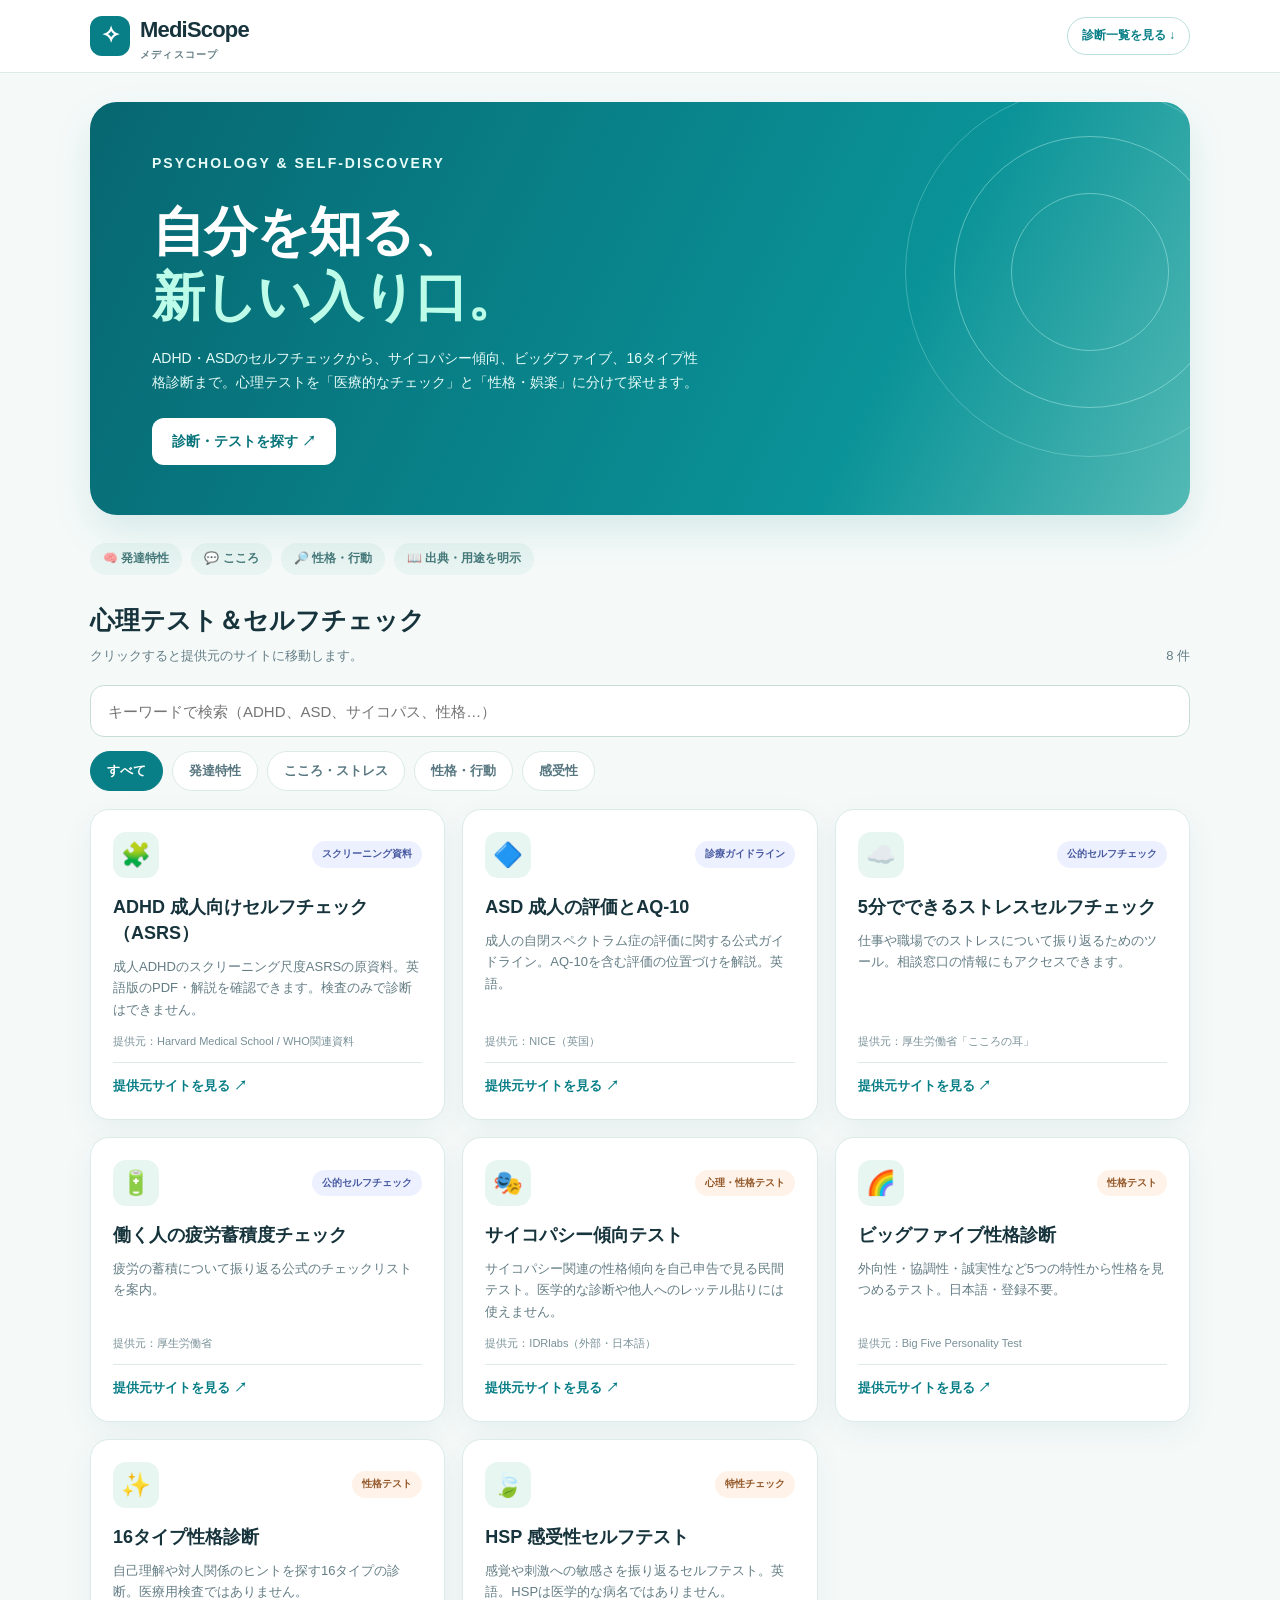
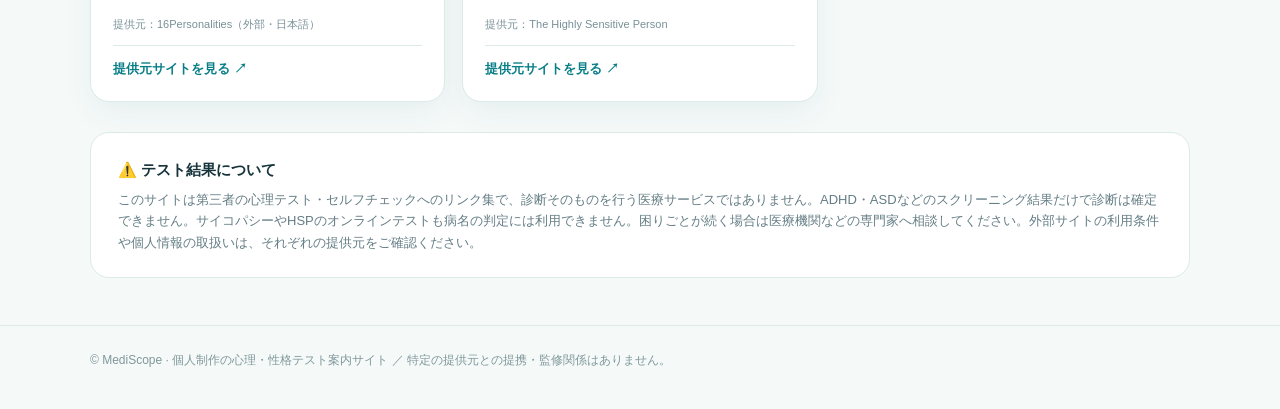
==== index.html @ 8b4dec96 "Replace Chroma Sort with MediScope psychology portal and separate WorkStyle Lab DISC page" ====
<!doctype html>
<html lang="ja">
<head>
<meta charset="utf-8"><meta name="viewport" content="width=device-width,initial-scale=1">
<meta name="theme-color" content="#087e87">
<meta name="description" content="MediScope（メディスコープ）｜ADHD・ASDのセルフチェック、心理テスト、性格診断のリンク集">
<title>MediScope｜心理・性格・セルフチェックのポータル</title>
<style>
:root{--ink:#17343c;--muted:#647d85;--main:#087e87;--bg:#f5faf9;--border:#dcebe8}
*{box-sizing:border-box}html{scroll-behavior:smooth}body{margin:0;background:var(--bg);color:var(--ink);font-family:-apple-system,BlinkMacSystemFont,"Hiragino Sans","Yu Gothic",Meiryo,sans-serif;line-height:1.65}
a{color:inherit}button,input{font:inherit}button{cursor:pointer}button:focus-visible,a:focus-visible,input:focus-visible{outline:3px solid #56bdc2;outline-offset:3px}
.container{max-width:1100px;margin:auto;width:calc(100% - 34px)}
.top{position:sticky;top:0;z-index:10;background:#ffffffed;border-bottom:1px solid var(--border);backdrop-filter:blur(12px)}
.nav{height:72px;display:flex;align-items:center;justify-content:space-between}.brand{display:flex;align-items:center;gap:10px;text-decoration:none;font-size:22px;letter-spacing:-.8px;font-weight:900}
.brand-icon{display:grid;place-items:center;width:40px;height:40px;border-radius:12px;background:var(--main);color:#fff;font-size:23px}
.brand small{display:block;font-size:10px;letter-spacing:1.2px;color:var(--muted);line-height:1.1}.navlink{font-size:12px;color:var(--main);border:1px solid #badfda;border-radius:40px;padding:8px 14px;text-decoration:none;font-weight:900}
.hero{padding:29px 0 28px}.hero-inner{background:linear-gradient(116deg,#076872 2%,#0a9398 71%,#54bab5);color:white;position:relative;overflow:hidden;border-radius:27px;min-height:335px;padding:50px clamp(25px,5vw,62px);display:flex;align-items:center;box-shadow:0 17px 39px #0b7c7c1f}
.hero-text{z-index:1;position:relative;max-width:670px}.eyebrow{font-size:11px;font-weight:900;letter-spacing:2px;color:#c0fff2;margin:0 0 17px}.hero h1{margin:0 0 18px;font-size:clamp(31px,5vw,53px);line-height:1.23;letter-spacing:-1px}.hero h1 span{color:#bdfce9}.hero p{max-width:560px;font-size:14px;color:#e7fcf8;margin:0 0 24px}
.hero-btn{background:white;color:#08757c;border-radius:12px;text-decoration:none;font-size:14px;font-weight:900;padding:12px 20px;display:inline-block}.ring{position:absolute;border:1px solid #cefff6a3;border-radius:50%;width:370px;height:370px;right:-85px;top:-15px;opacity:.4}.ring:before,.ring:after{content:"";border:1px solid #cefff6;border-radius:50%;position:absolute}.ring:before{inset:48px}.ring:after{inset:105px}
.topnote{display:flex;flex-wrap:wrap;gap:9px;margin:0 0 25px}.topnote span{background:#e7f4f1;border-radius:50px;color:#47797b;font-size:12px;font-weight:800;padding:6px 13px}
.section-head{display:flex;justify-content:space-between;gap:12px;align-items:end;margin-bottom:19px}.section-head h2{font-size:25px;margin:0 0 4px}.section-head p,.count{color:var(--muted);font-size:13px;margin:0}.count{white-space:nowrap}
.search{width:100%;border-radius:14px;border:1px solid #c8ddd9;background:white;font-size:15px;color:var(--ink);height:52px;padding:0 17px;margin-bottom:14px}
.tabs{display:flex;gap:9px;overflow-x:auto;padding-bottom:18px;scrollbar-width:thin}.tab{border:1px solid var(--border);border-radius:50px;padding:8px 16px;background:white;color:#587780;white-space:nowrap;font-size:13px;font-weight:900}.tab[aria-pressed=true]{background:var(--main);color:white;border-color:var(--main)}
.cards{display:grid;grid-template-columns:repeat(3,minmax(0,1fr));gap:17px}.card{display:flex;flex-direction:column;min-height:240px;padding:22px;border-radius:19px;background:white;border:1px solid var(--border);box-shadow:0 10px 30px #174a5010}
.toprow{display:flex;align-items:center;justify-content:space-between;gap:5px;margin-bottom:16px}.icon{width:46px;height:46px;display:grid;place-items:center;font-size:24px;background:#e8f6f2;border-radius:13px}.tag{font-size:10px;font-weight:900;color:#40747a;background:#eaf4f3;padding:5px 10px;border-radius:30px}.tag.med{background:#edf0ff;color:#4659a0}.tag.ent{background:#fff2e8;color:#935728}
.card h3{font-size:18px;line-height:1.45;margin:0 0 10px}.card p{font-size:13px;color:var(--muted);margin:0 0 12px;flex:1}.source{font-size:11px;color:#789098;margin-bottom:12px}
.go{padding-top:12px;border-top:1px solid var(--border);display:block;font-size:13px;color:#087e87;font-weight:900;text-decoration:none}.go:hover{text-decoration:underline}
.empty{grid-column:1/-1;background:white;border:1px dashed var(--border);border-radius:16px;padding:40px;text-align:center;color:var(--muted)}
.notice{margin:30px auto 47px;background:white;border-radius:19px;border:1px solid var(--border);padding:24px 27px}.notice strong{font-size:15px}.notice p{font-size:13px;color:var(--muted);margin:5px 0 0}
footer{border-top:1px solid var(--border);padding:25px 0 38px;color:#80979b;font-size:12px}
@media(max-width:840px){.cards{grid-template-columns:repeat(2,minmax(0,1fr))}}
@media(max-width:590px){.nav{height:65px}.brand{font-size:21px}.hero{padding-top:19px}.hero-inner{border-radius:22px;padding:33px 24px;min-height:325px}.hero h1{font-size:32px}.ring{right:-245px}.cards{grid-template-columns:1fr;gap:12px}.card{min-height:204px;padding:19px}.section-head h2{font-size:22px}.notice{padding:21px}}
</style>
</head>
<body>
<header class="top"><nav class="container nav"><a href="#" class="brand"><span class="brand-icon">✧</span><span>MediScope<small>メディスコープ</small></span></a><a class="navlink" href="#library">診断一覧を見る ↓</a></nav></header>
<main>
<section class="hero"><div class="container"><div class="hero-inner"><div class="hero-text"><p class="eyebrow">PSYCHOLOGY &amp; SELF-DISCOVERY</p><h1>自分を知る、<br><span>新しい入り口。</span></h1><p>ADHD・ASDのセルフチェックから、サイコパシー傾向、ビッグファイブ、16タイプ性格診断まで。心理テストを「医療的なチェック」と「性格・娯楽」に分けて探せます。</p><a href="#library" class="hero-btn">診断・テストを探す ↗</a></div><div class="ring" aria-hidden="true"></div></div></div></section>
<div class="container"><div class="topnote"><span>🧠 発達特性</span><span>💬 こころ</span><span>🔎 性格・行動</span><span>📖 出典・用途を明示</span></div>
<section id="library"><div class="section-head"><div><h2>心理テスト＆セルフチェック</h2><p>クリックすると提供元のサイトに移動します。</p></div><span class="count" id="count"></span></div>
<input id="search" class="search" type="search" autocomplete="off" aria-label="テストを検索" placeholder="キーワードで検索（ADHD、ASD、サイコパス、性格…）">
<div class="tabs" id="tabs" aria-label="カテゴリー">
<button class="tab" data-kind="all" aria-pressed="true">すべて</button><button class="tab" data-kind="development" aria-pressed="false">発達特性</button><button class="tab" data-kind="mental" aria-pressed="false">こころ・ストレス</button><button class="tab" data-kind="personality" aria-pressed="false">性格・行動</button><button class="tab" data-kind="sensory" aria-pressed="false">感受性</button>
</div><div id="cards" class="cards" aria-live="polite"></div></section>
<aside class="notice"><strong>⚠️ テスト結果について</strong><p>このサイトは第三者の心理テスト・セルフチェックへのリンク集で、診断そのものを行う医療サービスではありません。ADHD・ASDなどのスクリーニング結果だけで診断は確定できません。サイコパシーやHSPのオンラインテストも病名の判定には利用できません。困りごとが続く場合は医療機関などの専門家へ相談してください。外部サイトの利用条件や個人情報の取扱いは、それぞれの提供元をご確認ください。</p></aside>
</div>
</main><footer><div class="container">© MediScope · 個人制作の心理・性格テスト案内サイト ／ 特定の提供元との提携・監修関係はありません。</div></footer>
<script>
"use strict";
const tests=[
{title:"ADHD 成人向けセルフチェック（ASRS）",kind:"development",icon:"🧩",label:"スクリーニング資料",level:"med",source:"Harvard Medical School / WHO関連資料",desc:"成人ADHDのスクリーニング尺度ASRSの原資料。英語版のPDF・解説を確認できます。検査のみで診断はできません。",url:"https://www.hcp.med.harvard.edu/ncs/asrs.php",words:"注意欠如 多動 集中 成人"},
{title:"ASD 成人の評価とAQ-10",kind:"development",icon:"🔷",label:"診療ガイドライン",level:"med",source:"NICE（英国）",desc:"成人の自閉スペクトラム症の評価に関する公式ガイドライン。AQ-10を含む評価の位置づけを解説。英語。",url:"https://www.nice.org.uk/guidance/cg142/chapter/Recommendations",words:"自閉症 自閉スペクトラム 発達障害"},
{title:"5分でできるストレスセルフチェック",kind:"mental",icon:"☁️",label:"公的セルフチェック",level:"med",source:"厚生労働省「こころの耳」",desc:"仕事や職場でのストレスについて振り返るためのツール。相談窓口の情報にもアクセスできます。",url:"https://kokoro.mhlw.go.jp/",words:"仕事 ストレス 心の健康 メンタル"},
{title:"働く人の疲労蓄積度チェック",kind:"mental",icon:"🔋",label:"公的セルフチェック",level:"med",source:"厚生労働省",desc:"疲労の蓄積について振り返る公式のチェックリストを案内。",url:"https://www.mhlw.go.jp/stf/newpage_70718.html",words:"過労 働きすぎ 疲れ"},
{title:"サイコパシー傾向テスト",kind:"personality",icon:"🎭",label:"心理・性格テスト",level:"ent",source:"IDRlabs（外部・日本語）",desc:"サイコパシー関連の性格傾向を自己申告で見る民間テスト。医学的な診断や他人へのレッテル貼りには使えません。",url:"https://www.idrlabs.com/jp/psychopathy-spectrum/test.php",words:"サイコパス 精神病質"},
{title:"ビッグファイブ性格診断",kind:"personality",icon:"🌈",label:"性格テスト",level:"ent",source:"Big Five Personality Test",desc:"外向性・協調性・誠実性など5つの特性から性格を見つめるテスト。日本語・登録不要。",url:"https://bigfive-test.com/ja",words:"Big5 五因子 性格 特徴"},
{title:"16タイプ性格診断",kind:"personality",icon:"✨",label:"性格テスト",level:"ent",source:"16Personalities（外部・日本語）",desc:"自己理解や対人関係のヒントを探す16タイプの診断。医療用検査ではありません。",url:"https://www.16personalities.com/ja/",words:"MBTI風 16personalities 性格タイプ"},
{title:"HSP 感受性セルフテスト",kind:"sensory",icon:"🍃",label:"特性チェック",level:"ent",source:"The Highly Sensitive Person",desc:"感覚や刺激への敏感さを振り返るセルフテスト。英語。HSPは医学的な病名ではありません。",url:"https://hsperson.com/test/highly-sensitive-test/",words:"繊細 敏感 感受性"}
];
const labels={development:"発達特性",mental:"こころ・ストレス",personality:"性格・行動",sensory:"感受性"};
const cards=document.getElementById("cards"),count=document.getElementById("count"),search=document.getElementById("search");
let selected="all";
function render(){
const q=search.value.trim().toLocaleLowerCase();
const shown=tests.filter(x=>(selected==="all"||x.kind===selected)&&[x.title,x.desc,x.source,x.words,labels[x.kind]].join(" ").toLocaleLowerCase().includes(q));
count.textContent=shown.length+" 件";
cards.replaceChildren();
if(!shown.length){const el=document.createElement("div");el.className="empty";el.textContent="該当するテストがありません。キーワードを変えてお試しください。";cards.append(el);return}
for(const x of shown){
const card=document.createElement("article");card.className="card";
const top=document.createElement("div");top.className="toprow";
const icon=document.createElement("span");icon.className="icon";icon.textContent=x.icon;
const tag=document.createElement("span");tag.className="tag "+x.level;tag.textContent=x.label;top.append(icon,tag);
const h=document.createElement("h3");h.textContent=x.title;
const p=document.createElement("p");p.textContent=x.desc;
const source=document.createElement("div");source.className="source";source.textContent="提供元："+x.source;
const a=document.createElement("a");a.className="go";a.href=x.url;a.target="_blank";a.rel="noopener noreferrer";a.textContent="提供元サイトを見る ↗";
card.append(top,h,p,source,a);cards.append(card)
}
}
search.addEventListener("input",render);
document.querySelectorAll(".tab").forEach(btn=>btn.addEventListener("click",()=>{selected=btn.dataset.kind;document.querySelectorAll(".tab").forEach(b=>b.setAttribute("aria-pressed",String(b===btn)));render()}));
render();
</script>
</body></html>
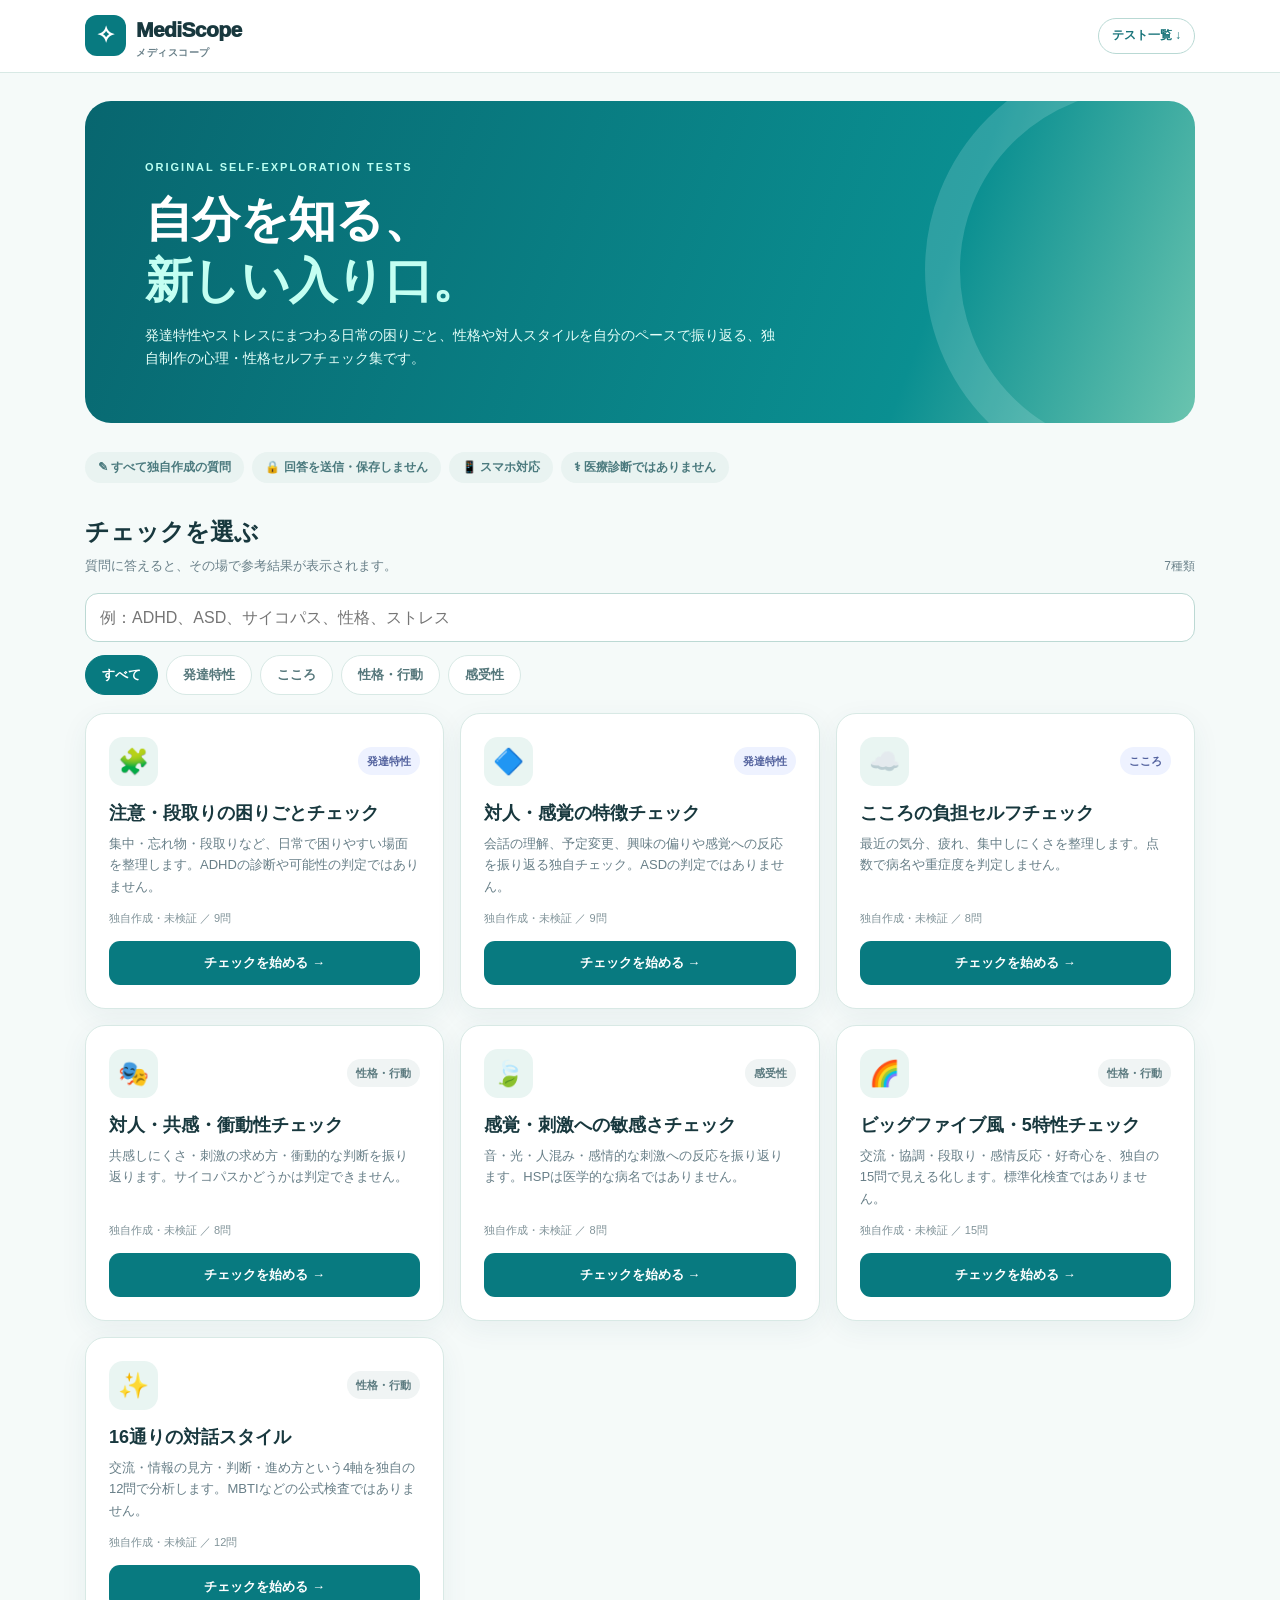
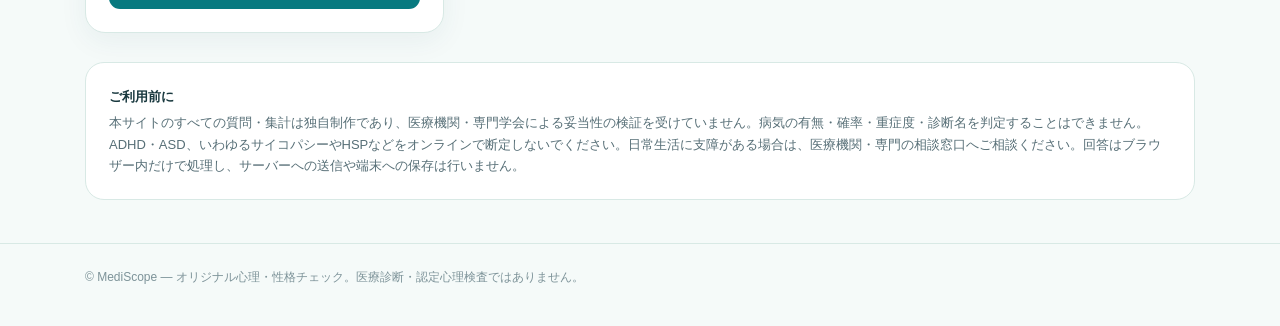
==== commit 418f0fce: "Use seven original interactive psychology self-checks; keep DISC in business repo" ====
--- a/index.html
+++ b/index.html
@@ -2,84 +2,80 @@
 <html lang="ja">
 <head>
 <meta charset="utf-8"><meta name="viewport" content="width=device-width,initial-scale=1">
-<meta name="theme-color" content="#087e87">
-<meta name="description" content="MediScope（メディスコープ）｜ADHD・ASDのセルフチェック、心理テスト、性格診断のリンク集">
-<title>MediScope｜心理・性格・セルフチェックのポータル</title>
+<meta name="theme-color" content="#086f76">
+<meta name="description" content="MediScope（メディスコープ）：独自の心理・性格セルフチェック。ADHD・ASDに関する困りごと、対人傾向、HSP、ストレス、ビッグファイブ、16タイプ風スタイル分析。">
+<title>MediScope｜オリジナル心理・性格セルフチェック</title>
 <style>
-:root{--ink:#17343c;--muted:#647d85;--main:#087e87;--bg:#f5faf9;--border:#dcebe8}
-*{box-sizing:border-box}html{scroll-behavior:smooth}body{margin:0;background:var(--bg);color:var(--ink);font-family:-apple-system,BlinkMacSystemFont,"Hiragino Sans","Yu Gothic",Meiryo,sans-serif;line-height:1.65}
-a{color:inherit}button,input{font:inherit}button{cursor:pointer}button:focus-visible,a:focus-visible,input:focus-visible{outline:3px solid #56bdc2;outline-offset:3px}
-.container{max-width:1100px;margin:auto;width:calc(100% - 34px)}
-.top{position:sticky;top:0;z-index:10;background:#ffffffed;border-bottom:1px solid var(--border);backdrop-filter:blur(12px)}
-.nav{height:72px;display:flex;align-items:center;justify-content:space-between}.brand{display:flex;align-items:center;gap:10px;text-decoration:none;font-size:22px;letter-spacing:-.8px;font-weight:900}
-.brand-icon{display:grid;place-items:center;width:40px;height:40px;border-radius:12px;background:var(--main);color:#fff;font-size:23px}
-.brand small{display:block;font-size:10px;letter-spacing:1.2px;color:var(--muted);line-height:1.1}.navlink{font-size:12px;color:var(--main);border:1px solid #badfda;border-radius:40px;padding:8px 14px;text-decoration:none;font-weight:900}
-.hero{padding:29px 0 28px}.hero-inner{background:linear-gradient(116deg,#076872 2%,#0a9398 71%,#54bab5);color:white;position:relative;overflow:hidden;border-radius:27px;min-height:335px;padding:50px clamp(25px,5vw,62px);display:flex;align-items:center;box-shadow:0 17px 39px #0b7c7c1f}
-.hero-text{z-index:1;position:relative;max-width:670px}.eyebrow{font-size:11px;font-weight:900;letter-spacing:2px;color:#c0fff2;margin:0 0 17px}.hero h1{margin:0 0 18px;font-size:clamp(31px,5vw,53px);line-height:1.23;letter-spacing:-1px}.hero h1 span{color:#bdfce9}.hero p{max-width:560px;font-size:14px;color:#e7fcf8;margin:0 0 24px}
-.hero-btn{background:white;color:#08757c;border-radius:12px;text-decoration:none;font-size:14px;font-weight:900;padding:12px 20px;display:inline-block}.ring{position:absolute;border:1px solid #cefff6a3;border-radius:50%;width:370px;height:370px;right:-85px;top:-15px;opacity:.4}.ring:before,.ring:after{content:"";border:1px solid #cefff6;border-radius:50%;position:absolute}.ring:before{inset:48px}.ring:after{inset:105px}
-.topnote{display:flex;flex-wrap:wrap;gap:9px;margin:0 0 25px}.topnote span{background:#e7f4f1;border-radius:50px;color:#47797b;font-size:12px;font-weight:800;padding:6px 13px}
-.section-head{display:flex;justify-content:space-between;gap:12px;align-items:end;margin-bottom:19px}.section-head h2{font-size:25px;margin:0 0 4px}.section-head p,.count{color:var(--muted);font-size:13px;margin:0}.count{white-space:nowrap}
-.search{width:100%;border-radius:14px;border:1px solid #c8ddd9;background:white;font-size:15px;color:var(--ink);height:52px;padding:0 17px;margin-bottom:14px}
-.tabs{display:flex;gap:9px;overflow-x:auto;padding-bottom:18px;scrollbar-width:thin}.tab{border:1px solid var(--border);border-radius:50px;padding:8px 16px;background:white;color:#587780;white-space:nowrap;font-size:13px;font-weight:900}.tab[aria-pressed=true]{background:var(--main);color:white;border-color:var(--main)}
-.cards{display:grid;grid-template-columns:repeat(3,minmax(0,1fr));gap:17px}.card{display:flex;flex-direction:column;min-height:240px;padding:22px;border-radius:19px;background:white;border:1px solid var(--border);box-shadow:0 10px 30px #174a5010}
-.toprow{display:flex;align-items:center;justify-content:space-between;gap:5px;margin-bottom:16px}.icon{width:46px;height:46px;display:grid;place-items:center;font-size:24px;background:#e8f6f2;border-radius:13px}.tag{font-size:10px;font-weight:900;color:#40747a;background:#eaf4f3;padding:5px 10px;border-radius:30px}.tag.med{background:#edf0ff;color:#4659a0}.tag.ent{background:#fff2e8;color:#935728}
-.card h3{font-size:18px;line-height:1.45;margin:0 0 10px}.card p{font-size:13px;color:var(--muted);margin:0 0 12px;flex:1}.source{font-size:11px;color:#789098;margin-bottom:12px}
-.go{padding-top:12px;border-top:1px solid var(--border);display:block;font-size:13px;color:#087e87;font-weight:900;text-decoration:none}.go:hover{text-decoration:underline}
-.empty{grid-column:1/-1;background:white;border:1px dashed var(--border);border-radius:16px;padding:40px;text-align:center;color:var(--muted)}
-.notice{margin:30px auto 47px;background:white;border-radius:19px;border:1px solid var(--border);padding:24px 27px}.notice strong{font-size:15px}.notice p{font-size:13px;color:var(--muted);margin:5px 0 0}
-footer{border-top:1px solid var(--border);padding:25px 0 38px;color:#80979b;font-size:12px}
-@media(max-width:840px){.cards{grid-template-columns:repeat(2,minmax(0,1fr))}}
-@media(max-width:590px){.nav{height:65px}.brand{font-size:21px}.hero{padding-top:19px}.hero-inner{border-radius:22px;padding:33px 24px;min-height:325px}.hero h1{font-size:32px}.ring{right:-245px}.cards{grid-template-columns:1fr;gap:12px}.card{min-height:204px;padding:19px}.section-head h2{font-size:22px}.notice{padding:21px}}
+:root{--ink:#18383e;--muted:#687f88;--a:#087a80;--line:#d8e9e5;--bg:#f5faf9;--soft:#e8f6f3;--paper:#fff}
+*{box-sizing:border-box}html{scroll-behavior:smooth}body{margin:0;background:var(--bg);font:16px/1.65 -apple-system,BlinkMacSystemFont,"Hiragino Kaku Gothic ProN",Meiryo,sans-serif;color:var(--ink)}button,input{font:inherit}button{cursor:pointer}button:focus-visible,a:focus-visible,input:focus-visible{outline:3px solid #72c8c0;outline-offset:3px}[hidden]{display:none!important}a{color:inherit}
+.wrap{width:calc(100% - 32px);max-width:1110px;margin:auto}
+header{position:sticky;top:0;background:#ffffffef;z-index:10;backdrop-filter:blur(10px);border-bottom:1px solid var(--line)}
+.nav{height:72px;display:flex;align-items:center;justify-content:space-between;gap:10px}
+.brand{display:flex;align-items:center;gap:10px;text-decoration:none;font-size:21px;font-weight:950;letter-spacing:-.6px}.brand i{display:grid;place-items:center;background:var(--a);color:#fff;border-radius:12px;width:41px;height:41px;font-size:23px;font-style:normal}.brand small{display:block;font-size:10px;line-height:1.2;color:var(--muted);letter-spacing:.5px}
+.nav a:last-child{border:1px solid #b9d9d4;padding:7px 13px;border-radius:50px;color:#18747a;font-size:12px;text-decoration:none;font-weight:800}
+.hero{padding:28px 0 17px}.hero-in{background:linear-gradient(110deg,#08666f,#0a8f91 75%,#6ac4af);color:white;border-radius:26px;padding:52px clamp(25px,5vw,60px);min-height:305px;position:relative;overflow:hidden}
+.hero-in:after{content:"";position:absolute;width:360px;height:360px;border:35px solid #eafffa29;border-radius:50%;right:-160px;top:-46px}
+.hero h1{position:relative;z-index:1;font-size:clamp(30px,4.6vw,48px);line-height:1.26;letter-spacing:-.7px;margin:11px 0 13px}.hero h1 em{font-style:normal;color:#c4fff2}
+.hero p{position:relative;z-index:1;max-width:640px;font-size:14px;color:#e5fff9;margin:0}
+.hero .overline{color:#bbfff2;font-size:11px;letter-spacing:2px;font-weight:900}
+.pills{display:flex;gap:8px;flex-wrap:wrap;margin:12px 0 29px}.pills span{background:#e9f3f1;color:#4b7a7e;padding:6px 13px;border-radius:30px;font-weight:800;font-size:12px}
+.headline{display:flex;align-items:end;justify-content:space-between;gap:8px;margin-bottom:17px}.headline h2{font-size:24px;margin:0}.headline p{margin:3px 0 0;color:var(--muted);font-size:13px}.count{font-size:12px;color:var(--muted);white-space:nowrap}
+.search{width:100%;height:49px;border-radius:13px;background:#fff;border:1px solid #bcd9d4;padding:0 14px;margin:0 0 13px}
+.filters{display:flex;gap:8px;overflow:auto;scrollbar-width:thin;padding:0 0 18px}
+.filter{white-space:nowrap;background:#fff;border:1px solid var(--line);color:#55777b;font-size:13px;font-weight:800;border-radius:50px;padding:8px 16px}
+.filter[aria-pressed=true]{background:var(--a);color:#fff;border-color:var(--a)}
+.cards{display:grid;grid-template-columns:repeat(3,minmax(0,1fr));gap:16px}.card{background:#fff;border:1px solid var(--line);border-radius:20px;padding:23px;display:flex;flex-direction:column;min-height:238px;box-shadow:0 8px 28px #19545b10}
+.card .toprow{display:flex;align-items:center;justify-content:space-between;margin-bottom:14px}.card .emoji{background:#e9f5f2;border-radius:14px;width:49px;height:49px;display:grid;place-items:center;font-size:25px}
+.badge{font-size:11px;background:#f0f4f4;color:#5b7a7f;border-radius:30px;padding:5px 9px;font-weight:800}.badge.med{background:#eef2ff;color:#53629e}
+.card h3{font-size:18px;line-height:1.45;margin:0 0 7px}.card p{font-size:13px;color:var(--muted);margin:0 0 12px;flex:1}
+.card .meta{font-size:11px;color:#809399;margin-bottom:14px}.card .start{background:var(--a);color:#fff;border:0;border-radius:11px;font-size:13px;font-weight:900;padding:11px;width:100%;text-align:center}
+.quiz{background:#fff;border:1px solid var(--line);border-radius:23px;padding:30px;margin:24px auto 0;box-shadow:0 14px 30px #1b4c5613}
+.back{border:0;background:var(--soft);color:var(--a);padding:8px 15px;border-radius:10px;font-size:13px;font-weight:850;margin-bottom:18px}
+.quiz h2{font-size:25px;margin:0 0 9px}.quiz .explain{font-size:13px;color:var(--muted);margin:0 0 13px}
+.notice-inline{background:#edf6f4;border-left:4px solid #36a5a3;padding:13px 15px;border-radius:10px;font-size:12px;color:#45646b;margin:15px 0 18px}
+.progress-line{display:flex;justify-content:space-between;font-size:12px;color:var(--muted);margin:14px 0 7px}.track{height:9px;background:#e7f0ef;border-radius:20px;overflow:hidden}.track>i{display:block;background:#13a19c;width:0;height:100%;transition:width .2s}
+.question{padding:18px 0;border-bottom:1px solid var(--line);border-left:0;border-top:0;border-right:0;margin:0;min-width:0}
+.question legend{font-size:14px;font-weight:850;line-height:1.6;margin-bottom:13px;padding:0;width:100%}
+.choices{display:flex;flex-wrap:wrap;gap:7px}.choice{display:flex;align-items:center;gap:5px;border:1px solid #dae5e6;border-radius:30px;padding:7px 10px;font-size:12px;cursor:pointer;color:#52666d}
+.choice:has(input:checked){background:#e1f7f0;border-color:#49aaa6;color:#056c70;font-weight:900}.choice input{accent-color:#088489;margin:0}
+.actions{display:flex;flex-wrap:wrap;gap:10px;margin-top:22px}.primary{background:var(--a);border:0;border-radius:11px;padding:12px 22px;color:#fff;font-weight:900}.secondary{background:#e8f4f1;border:0;border-radius:11px;padding:12px 19px;color:#11757c;font-weight:850}.error{color:#af3e43;font-size:13px;font-weight:700}
+.result{background:#f3faf7;border:1px solid #d2e9df;border-radius:17px;margin:25px 0 0;padding:23px}.result h3{font-size:22px;margin:0 0 12px}.result p{color:#45666d;font-size:13px}
+.axis{display:grid;grid-template-columns:145px 1fr 42px;gap:12px;align-items:center;margin:15px 0;font-size:12px}.bar{height:11px;border-radius:30px;background:#dbeee8;overflow:hidden}.bar b{display:block;height:100%;background:#158f8c;border-radius:30px}
+.answers-list{padding-left:22px;font-size:13px;color:#42616a}.answers-list li{margin-bottom:6px}
+.disclaimer{background:#fff;border:1px solid var(--line);border-radius:19px;padding:23px;margin:29px auto 43px;font-size:13px;color:#576f77}.disclaimer strong{color:var(--ink)}.disclaimer p{margin:5px 0 0}
+footer{border-top:1px solid var(--line);font-size:12px;color:#7d9399;padding:24px 0 38px}
+@media(max-width:850px){.cards{grid-template-columns:repeat(2,1fr)}}
+@media(max-width:580px){.nav{height:64px}.nav a:last-child{font-size:11px}.hero{padding-top:17px}.hero-in{min-height:270px;padding:31px 24px}.hero h1{font-size:31px}.cards{grid-template-columns:1fr;gap:12px}.card{min-height:205px;padding:19px}.quiz{padding:20px}.quiz h2{font-size:22px}.choice{font-size:11px;padding:7px 9px}.axis{grid-template-columns:91px 1fr 33px;gap:6px}}
 </style>
 </head>
 <body>
-<header class="top"><nav class="container nav"><a href="#" class="brand"><span class="brand-icon">✧</span><span>MediScope<small>メディスコープ</small></span></a><a class="navlink" href="#library">診断一覧を見る ↓</a></nav></header>
+<header><nav class="wrap nav"><a class="brand" href="#home"><i>✧</i><span>MediScope<small>メディスコープ</small></span></a><a href="#library">テスト一覧 ↓</a></nav></header>
 <main>
-<section class="hero"><div class="container"><div class="hero-inner"><div class="hero-text"><p class="eyebrow">PSYCHOLOGY &amp; SELF-DISCOVERY</p><h1>自分を知る、<br><span>新しい入り口。</span></h1><p>ADHD・ASDのセルフチェックから、サイコパシー傾向、ビッグファイブ、16タイプ性格診断まで。心理テストを「医療的なチェック」と「性格・娯楽」に分けて探せます。</p><a href="#library" class="hero-btn">診断・テストを探す ↗</a></div><div class="ring" aria-hidden="true"></div></div></div></section>
-<div class="container"><div class="topnote"><span>🧠 発達特性</span><span>💬 こころ</span><span>🔎 性格・行動</span><span>📖 出典・用途を明示</span></div>
-<section id="library"><div class="section-head"><div><h2>心理テスト＆セルフチェック</h2><p>クリックすると提供元のサイトに移動します。</p></div><span class="count" id="count"></span></div>
-<input id="search" class="search" type="search" autocomplete="off" aria-label="テストを検索" placeholder="キーワードで検索（ADHD、ASD、サイコパス、性格…）">
-<div class="tabs" id="tabs" aria-label="カテゴリー">
-<button class="tab" data-kind="all" aria-pressed="true">すべて</button><button class="tab" data-kind="development" aria-pressed="false">発達特性</button><button class="tab" data-kind="mental" aria-pressed="false">こころ・ストレス</button><button class="tab" data-kind="personality" aria-pressed="false">性格・行動</button><button class="tab" data-kind="sensory" aria-pressed="false">感受性</button>
-</div><div id="cards" class="cards" aria-live="polite"></div></section>
-<aside class="notice"><strong>⚠️ テスト結果について</strong><p>このサイトは第三者の心理テスト・セルフチェックへのリンク集で、診断そのものを行う医療サービスではありません。ADHD・ASDなどのスクリーニング結果だけで診断は確定できません。サイコパシーやHSPのオンラインテストも病名の判定には利用できません。困りごとが続く場合は医療機関などの専門家へ相談してください。外部サイトの利用条件や個人情報の取扱いは、それぞれの提供元をご確認ください。</p></aside>
+<section class="hero" id="home"><div class="wrap"><div class="hero-in"><span class="overline">ORIGINAL SELF-EXPLORATION TESTS</span><h1>自分を知る、<br><em>新しい入り口。</em></h1><p>発達特性やストレスにまつわる日常の困りごと、性格や対人スタイルを自分のペースで振り返る、独自制作の心理・性格セルフチェック集です。</p></div></div></section>
+<div class="wrap">
+<div class="pills"><span>✎ すべて独自作成の質問</span><span>🔒 回答を送信・保存しません</span><span>📱 スマホ対応</span><span>⚕ 医療診断ではありません</span></div>
+<section id="library">
+<div class="headline"><div><h2>チェックを選ぶ</h2><p>質問に答えると、その場で参考結果が表示されます。</p></div><span class="count" id="count"></span></div>
+<input id="search" type="search" class="search" aria-label="テストを検索" placeholder="例：ADHD、ASD、サイコパス、性格、ストレス">
+<div class="filters" aria-label="テストの分類">
+<button class="filter" data-kind="all" aria-pressed="true">すべて</button>
+<button class="filter" data-kind="development" aria-pressed="false">発達特性</button>
+<button class="filter" data-kind="mental" aria-pressed="false">こころ</button>
+<button class="filter" data-kind="personality" aria-pressed="false">性格・行動</button>
+<button class="filter" data-kind="sensitivity" aria-pressed="false">感受性</button>
 </div>
-</main><footer><div class="container">© MediScope · 個人制作の心理・性格テスト案内サイト ／ 特定の提供元との提携・監修関係はありません。</div></footer>
-<script>
-"use strict";
-const tests=[
-{title:"ADHD 成人向けセルフチェック（ASRS）",kind:"development",icon:"🧩",label:"スクリーニング資料",level:"med",source:"Harvard Medical School / WHO関連資料",desc:"成人ADHDのスクリーニング尺度ASRSの原資料。英語版のPDF・解説を確認できます。検査のみで診断はできません。",url:"https://www.hcp.med.harvard.edu/ncs/asrs.php",words:"注意欠如 多動 集中 成人"},
-{title:"ASD 成人の評価とAQ-10",kind:"development",icon:"🔷",label:"診療ガイドライン",level:"med",source:"NICE（英国）",desc:"成人の自閉スペクトラム症の評価に関する公式ガイドライン。AQ-10を含む評価の位置づけを解説。英語。",url:"https://www.nice.org.uk/guidance/cg142/chapter/Recommendations",words:"自閉症 自閉スペクトラム 発達障害"},
-{title:"5分でできるストレスセルフチェック",kind:"mental",icon:"☁️",label:"公的セルフチェック",level:"med",source:"厚生労働省「こころの耳」",desc:"仕事や職場でのストレスについて振り返るためのツール。相談窓口の情報にもアクセスできます。",url:"https://kokoro.mhlw.go.jp/",words:"仕事 ストレス 心の健康 メンタル"},
-{title:"働く人の疲労蓄積度チェック",kind:"mental",icon:"🔋",label:"公的セルフチェック",level:"med",source:"厚生労働省",desc:"疲労の蓄積について振り返る公式のチェックリストを案内。",url:"https://www.mhlw.go.jp/stf/newpage_70718.html",words:"過労 働きすぎ 疲れ"},
-{title:"サイコパシー傾向テスト",kind:"personality",icon:"🎭",label:"心理・性格テスト",level:"ent",source:"IDRlabs（外部・日本語）",desc:"サイコパシー関連の性格傾向を自己申告で見る民間テスト。医学的な診断や他人へのレッテル貼りには使えません。",url:"https://www.idrlabs.com/jp/psychopathy-spectrum/test.php",words:"サイコパス 精神病質"},
-{title:"ビッグファイブ性格診断",kind:"personality",icon:"🌈",label:"性格テスト",level:"ent",source:"Big Five Personality Test",desc:"外向性・協調性・誠実性など5つの特性から性格を見つめるテスト。日本語・登録不要。",url:"https://bigfive-test.com/ja",words:"Big5 五因子 性格 特徴"},
-{title:"16タイプ性格診断",kind:"personality",icon:"✨",label:"性格テスト",level:"ent",source:"16Personalities（外部・日本語）",desc:"自己理解や対人関係のヒントを探す16タイプの診断。医療用検査ではありません。",url:"https://www.16personalities.com/ja/",words:"MBTI風 16personalities 性格タイプ"},
-{title:"HSP 感受性セルフテスト",kind:"sensory",icon:"🍃",label:"特性チェック",level:"ent",source:"The Highly Sensitive Person",desc:"感覚や刺激への敏感さを振り返るセルフテスト。英語。HSPは医学的な病名ではありません。",url:"https://hsperson.com/test/highly-sensitive-test/",words:"繊細 敏感 感受性"}
-];
-const labels={development:"発達特性",mental:"こころ・ストレス",personality:"性格・行動",sensory:"感受性"};
-const cards=document.getElementById("cards"),count=document.getElementById("count"),search=document.getElementById("search");
-let selected="all";
-function render(){
-const q=search.value.trim().toLocaleLowerCase();
-const shown=tests.filter(x=>(selected==="all"||x.kind===selected)&&[x.title,x.desc,x.source,x.words,labels[x.kind]].join(" ").toLocaleLowerCase().includes(q));
-count.textContent=shown.length+" 件";
-cards.replaceChildren();
-if(!shown.length){const el=document.createElement("div");el.className="empty";el.textContent="該当するテストがありません。キーワードを変えてお試しください。";cards.append(el);return}
-for(const x of shown){
-const card=document.createElement("article");card.className="card";
-const top=document.createElement("div");top.className="toprow";
-const icon=document.createElement("span");icon.className="icon";icon.textContent=x.icon;
-const tag=document.createElement("span");tag.className="tag "+x.level;tag.textContent=x.label;top.append(icon,tag);
-const h=document.createElement("h3");h.textContent=x.title;
-const p=document.createElement("p");p.textContent=x.desc;
-const source=document.createElement("div");source.className="source";source.textContent="提供元："+x.source;
-const a=document.createElement("a");a.className="go";a.href=x.url;a.target="_blank";a.rel="noopener noreferrer";a.textContent="提供元サイトを見る ↗";
-card.append(top,h,p,source,a);cards.append(card)
-}
-}
-search.addEventListener("input",render);
-document.querySelectorAll(".tab").forEach(btn=>btn.addEventListener("click",()=>{selected=btn.dataset.kind;document.querySelectorAll(".tab").forEach(b=>b.setAttribute("aria-pressed",String(b===btn)));render()}));
-render();
-</script>
+<div id="cards" class="cards"></div>
+</section>
+<section id="quiz" class="quiz" hidden>
+<button id="back" class="back" type="button">← テスト一覧に戻る</button>
+<h2 id="quiz-title"></h2><p id="quiz-desc" class="explain"></p>
+<div class="notice-inline" id="quiz-note"></div>
+<div class="progress-line"><span>回答の進み具合</span><span id="progress-text">0 / 0</span></div><div class="track"><i id="progress-bar"></i></div>
+<form id="form"><div id="questions"></div><div class="actions"><button class="primary" type="submit">結果を見る</button><button class="secondary" type="reset">回答をリセット</button></div><p class="error" id="error" aria-live="polite"></p></form>
+<div id="result" class="result" hidden aria-live="polite"></div>
+</section>
+<aside class="disclaimer"><strong>ご利用前に</strong><p>本サイトのすべての質問・集計は独自制作であり、医療機関・専門学会による妥当性の検証を受けていません。病気の有無・確率・重症度・診断名を判定することはできません。ADHD・ASD、いわゆるサイコパシーやHSPなどをオンラインで断定しないでください。日常生活に支障がある場合は、医療機関・専門の相談窓口へご相談ください。回答はブラウザー内だけで処理し、サーバーへの送信や端末への保存は行いません。</p></aside>
+</div>
+</main><footer><div class="wrap">© MediScope — オリジナル心理・性格チェック。医療診断・認定心理検査ではありません。</div></footer>
+<script src="./app.js?v=2"></script>
 </body></html>
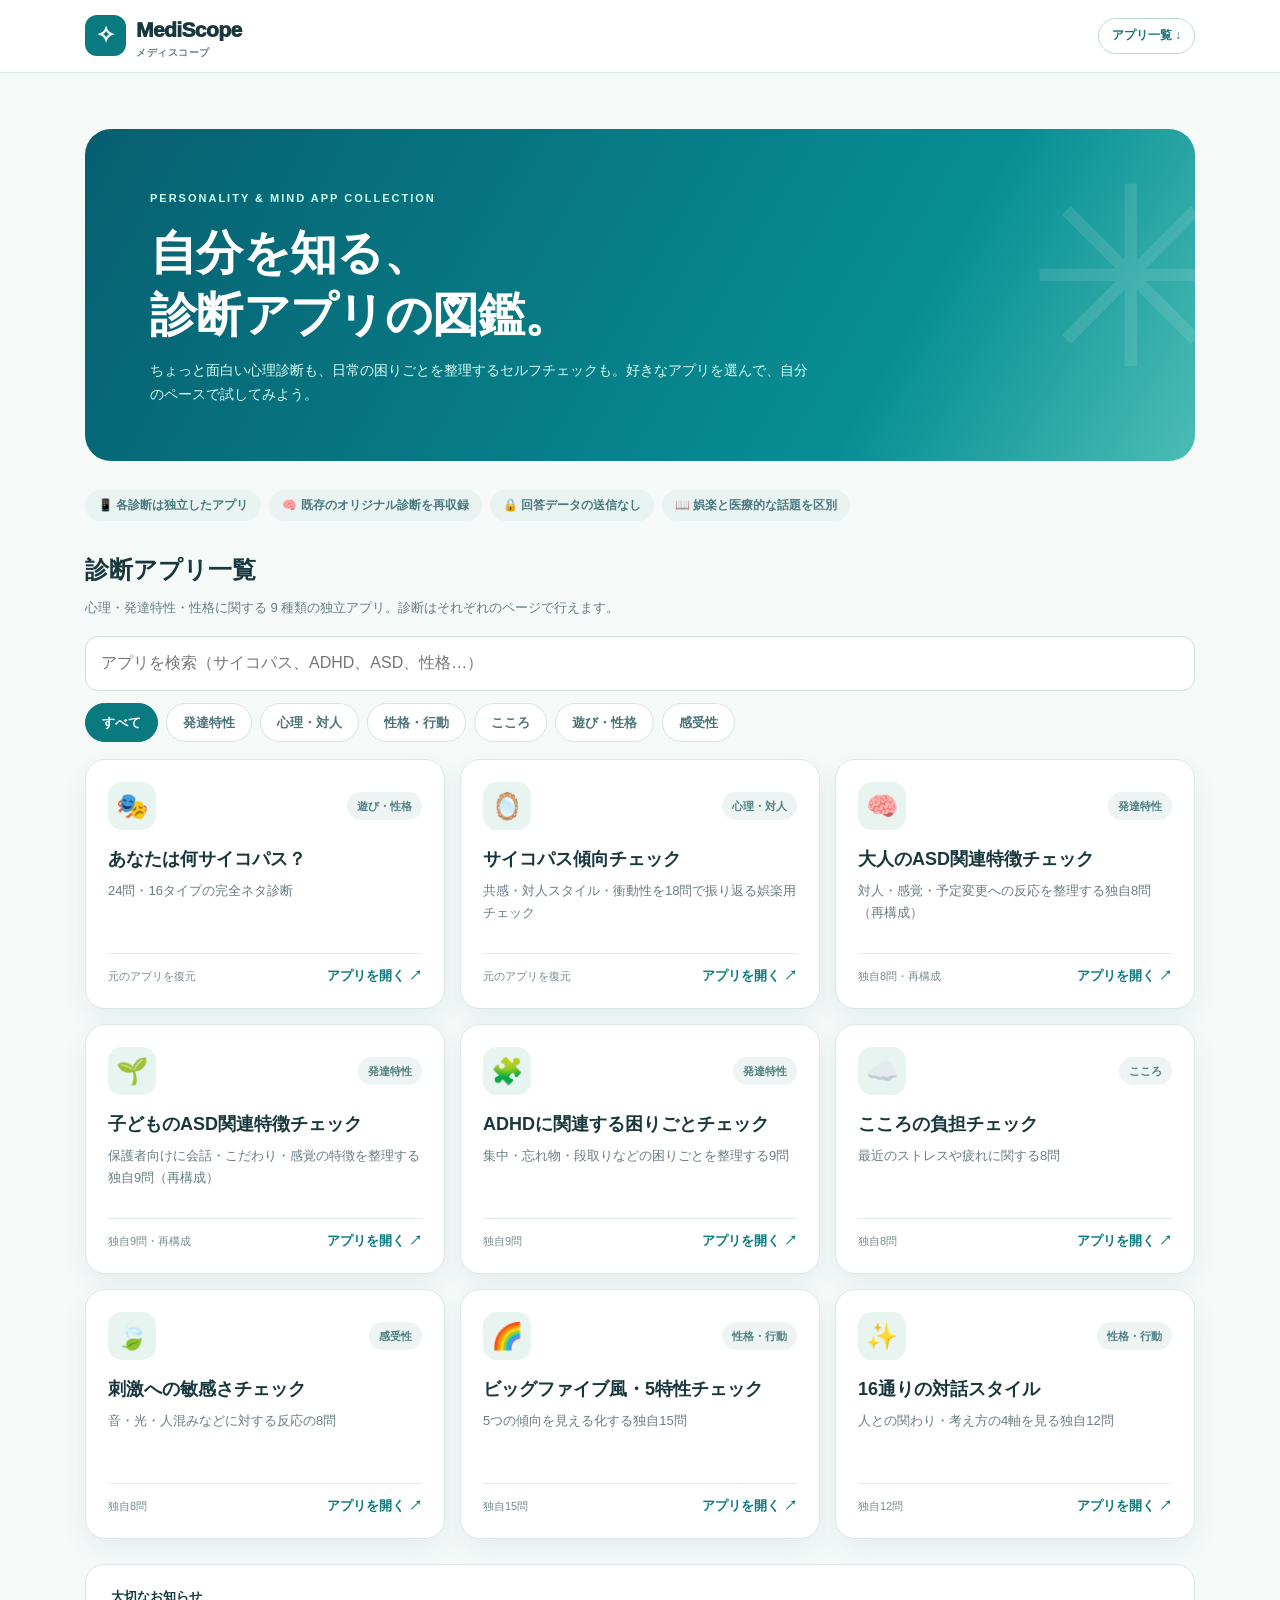
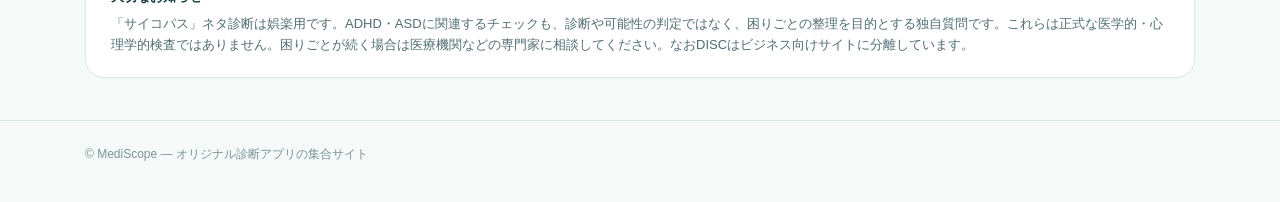
==== commit f4fc347e: "Build MediScope as independent original diagnosis app collection; restore 24q and 18q psychopathy or" ====
--- a/index.html
+++ b/index.html
@@ -1,81 +1,15 @@
-<!doctype html>
-<html lang="ja">
-<head>
-<meta charset="utf-8"><meta name="viewport" content="width=device-width,initial-scale=1">
-<meta name="theme-color" content="#086f76">
-<meta name="description" content="MediScope（メディスコープ）：独自の心理・性格セルフチェック。ADHD・ASDに関する困りごと、対人傾向、HSP、ストレス、ビッグファイブ、16タイプ風スタイル分析。">
-<title>MediScope｜オリジナル心理・性格セルフチェック</title>
-<style>
-:root{--ink:#18383e;--muted:#687f88;--a:#087a80;--line:#d8e9e5;--bg:#f5faf9;--soft:#e8f6f3;--paper:#fff}
-*{box-sizing:border-box}html{scroll-behavior:smooth}body{margin:0;background:var(--bg);font:16px/1.65 -apple-system,BlinkMacSystemFont,"Hiragino Kaku Gothic ProN",Meiryo,sans-serif;color:var(--ink)}button,input{font:inherit}button{cursor:pointer}button:focus-visible,a:focus-visible,input:focus-visible{outline:3px solid #72c8c0;outline-offset:3px}[hidden]{display:none!important}a{color:inherit}
-.wrap{width:calc(100% - 32px);max-width:1110px;margin:auto}
-header{position:sticky;top:0;background:#ffffffef;z-index:10;backdrop-filter:blur(10px);border-bottom:1px solid var(--line)}
-.nav{height:72px;display:flex;align-items:center;justify-content:space-between;gap:10px}
-.brand{display:flex;align-items:center;gap:10px;text-decoration:none;font-size:21px;font-weight:950;letter-spacing:-.6px}.brand i{display:grid;place-items:center;background:var(--a);color:#fff;border-radius:12px;width:41px;height:41px;font-size:23px;font-style:normal}.brand small{display:block;font-size:10px;line-height:1.2;color:var(--muted);letter-spacing:.5px}
-.nav a:last-child{border:1px solid #b9d9d4;padding:7px 13px;border-radius:50px;color:#18747a;font-size:12px;text-decoration:none;font-weight:800}
-.hero{padding:28px 0 17px}.hero-in{background:linear-gradient(110deg,#08666f,#0a8f91 75%,#6ac4af);color:white;border-radius:26px;padding:52px clamp(25px,5vw,60px);min-height:305px;position:relative;overflow:hidden}
-.hero-in:after{content:"";position:absolute;width:360px;height:360px;border:35px solid #eafffa29;border-radius:50%;right:-160px;top:-46px}
-.hero h1{position:relative;z-index:1;font-size:clamp(30px,4.6vw,48px);line-height:1.26;letter-spacing:-.7px;margin:11px 0 13px}.hero h1 em{font-style:normal;color:#c4fff2}
-.hero p{position:relative;z-index:1;max-width:640px;font-size:14px;color:#e5fff9;margin:0}
-.hero .overline{color:#bbfff2;font-size:11px;letter-spacing:2px;font-weight:900}
-.pills{display:flex;gap:8px;flex-wrap:wrap;margin:12px 0 29px}.pills span{background:#e9f3f1;color:#4b7a7e;padding:6px 13px;border-radius:30px;font-weight:800;font-size:12px}
-.headline{display:flex;align-items:end;justify-content:space-between;gap:8px;margin-bottom:17px}.headline h2{font-size:24px;margin:0}.headline p{margin:3px 0 0;color:var(--muted);font-size:13px}.count{font-size:12px;color:var(--muted);white-space:nowrap}
-.search{width:100%;height:49px;border-radius:13px;background:#fff;border:1px solid #bcd9d4;padding:0 14px;margin:0 0 13px}
-.filters{display:flex;gap:8px;overflow:auto;scrollbar-width:thin;padding:0 0 18px}
-.filter{white-space:nowrap;background:#fff;border:1px solid var(--line);color:#55777b;font-size:13px;font-weight:800;border-radius:50px;padding:8px 16px}
-.filter[aria-pressed=true]{background:var(--a);color:#fff;border-color:var(--a)}
-.cards{display:grid;grid-template-columns:repeat(3,minmax(0,1fr));gap:16px}.card{background:#fff;border:1px solid var(--line);border-radius:20px;padding:23px;display:flex;flex-direction:column;min-height:238px;box-shadow:0 8px 28px #19545b10}
-.card .toprow{display:flex;align-items:center;justify-content:space-between;margin-bottom:14px}.card .emoji{background:#e9f5f2;border-radius:14px;width:49px;height:49px;display:grid;place-items:center;font-size:25px}
-.badge{font-size:11px;background:#f0f4f4;color:#5b7a7f;border-radius:30px;padding:5px 9px;font-weight:800}.badge.med{background:#eef2ff;color:#53629e}
-.card h3{font-size:18px;line-height:1.45;margin:0 0 7px}.card p{font-size:13px;color:var(--muted);margin:0 0 12px;flex:1}
-.card .meta{font-size:11px;color:#809399;margin-bottom:14px}.card .start{background:var(--a);color:#fff;border:0;border-radius:11px;font-size:13px;font-weight:900;padding:11px;width:100%;text-align:center}
-.quiz{background:#fff;border:1px solid var(--line);border-radius:23px;padding:30px;margin:24px auto 0;box-shadow:0 14px 30px #1b4c5613}
-.back{border:0;background:var(--soft);color:var(--a);padding:8px 15px;border-radius:10px;font-size:13px;font-weight:850;margin-bottom:18px}
-.quiz h2{font-size:25px;margin:0 0 9px}.quiz .explain{font-size:13px;color:var(--muted);margin:0 0 13px}
-.notice-inline{background:#edf6f4;border-left:4px solid #36a5a3;padding:13px 15px;border-radius:10px;font-size:12px;color:#45646b;margin:15px 0 18px}
-.progress-line{display:flex;justify-content:space-between;font-size:12px;color:var(--muted);margin:14px 0 7px}.track{height:9px;background:#e7f0ef;border-radius:20px;overflow:hidden}.track>i{display:block;background:#13a19c;width:0;height:100%;transition:width .2s}
-.question{padding:18px 0;border-bottom:1px solid var(--line);border-left:0;border-top:0;border-right:0;margin:0;min-width:0}
-.question legend{font-size:14px;font-weight:850;line-height:1.6;margin-bottom:13px;padding:0;width:100%}
-.choices{display:flex;flex-wrap:wrap;gap:7px}.choice{display:flex;align-items:center;gap:5px;border:1px solid #dae5e6;border-radius:30px;padding:7px 10px;font-size:12px;cursor:pointer;color:#52666d}
-.choice:has(input:checked){background:#e1f7f0;border-color:#49aaa6;color:#056c70;font-weight:900}.choice input{accent-color:#088489;margin:0}
-.actions{display:flex;flex-wrap:wrap;gap:10px;margin-top:22px}.primary{background:var(--a);border:0;border-radius:11px;padding:12px 22px;color:#fff;font-weight:900}.secondary{background:#e8f4f1;border:0;border-radius:11px;padding:12px 19px;color:#11757c;font-weight:850}.error{color:#af3e43;font-size:13px;font-weight:700}
-.result{background:#f3faf7;border:1px solid #d2e9df;border-radius:17px;margin:25px 0 0;padding:23px}.result h3{font-size:22px;margin:0 0 12px}.result p{color:#45666d;font-size:13px}
-.axis{display:grid;grid-template-columns:145px 1fr 42px;gap:12px;align-items:center;margin:15px 0;font-size:12px}.bar{height:11px;border-radius:30px;background:#dbeee8;overflow:hidden}.bar b{display:block;height:100%;background:#158f8c;border-radius:30px}
-.answers-list{padding-left:22px;font-size:13px;color:#42616a}.answers-list li{margin-bottom:6px}
-.disclaimer{background:#fff;border:1px solid var(--line);border-radius:19px;padding:23px;margin:29px auto 43px;font-size:13px;color:#576f77}.disclaimer strong{color:var(--ink)}.disclaimer p{margin:5px 0 0}
-footer{border-top:1px solid var(--line);font-size:12px;color:#7d9399;padding:24px 0 38px}
-@media(max-width:850px){.cards{grid-template-columns:repeat(2,1fr)}}
-@media(max-width:580px){.nav{height:64px}.nav a:last-child{font-size:11px}.hero{padding-top:17px}.hero-in{min-height:270px;padding:31px 24px}.hero h1{font-size:31px}.cards{grid-template-columns:1fr;gap:12px}.card{min-height:205px;padding:19px}.quiz{padding:20px}.quiz h2{font-size:22px}.choice{font-size:11px;padding:7px 9px}.axis{grid-template-columns:91px 1fr 33px;gap:6px}}
-</style>
-</head>
-<body>
-<header><nav class="wrap nav"><a class="brand" href="#home"><i>✧</i><span>MediScope<small>メディスコープ</small></span></a><a href="#library">テスト一覧 ↓</a></nav></header>
-<main>
-<section class="hero" id="home"><div class="wrap"><div class="hero-in"><span class="overline">ORIGINAL SELF-EXPLORATION TESTS</span><h1>自分を知る、<br><em>新しい入り口。</em></h1><p>発達特性やストレスにまつわる日常の困りごと、性格や対人スタイルを自分のペースで振り返る、独自制作の心理・性格セルフチェック集です。</p></div></div></section>
-<div class="wrap">
-<div class="pills"><span>✎ すべて独自作成の質問</span><span>🔒 回答を送信・保存しません</span><span>📱 スマホ対応</span><span>⚕ 医療診断ではありません</span></div>
-<section id="library">
-<div class="headline"><div><h2>チェックを選ぶ</h2><p>質問に答えると、その場で参考結果が表示されます。</p></div><span class="count" id="count"></span></div>
-<input id="search" type="search" class="search" aria-label="テストを検索" placeholder="例：ADHD、ASD、サイコパス、性格、ストレス">
-<div class="filters" aria-label="テストの分類">
-<button class="filter" data-kind="all" aria-pressed="true">すべて</button>
-<button class="filter" data-kind="development" aria-pressed="false">発達特性</button>
-<button class="filter" data-kind="mental" aria-pressed="false">こころ</button>
-<button class="filter" data-kind="personality" aria-pressed="false">性格・行動</button>
-<button class="filter" data-kind="sensitivity" aria-pressed="false">感受性</button>
-</div>
-<div id="cards" class="cards"></div>
-</section>
-<section id="quiz" class="quiz" hidden>
-<button id="back" class="back" type="button">← テスト一覧に戻る</button>
-<h2 id="quiz-title"></h2><p id="quiz-desc" class="explain"></p>
-<div class="notice-inline" id="quiz-note"></div>
-<div class="progress-line"><span>回答の進み具合</span><span id="progress-text">0 / 0</span></div><div class="track"><i id="progress-bar"></i></div>
-<form id="form"><div id="questions"></div><div class="actions"><button class="primary" type="submit">結果を見る</button><button class="secondary" type="reset">回答をリセット</button></div><p class="error" id="error" aria-live="polite"></p></form>
-<div id="result" class="result" hidden aria-live="polite"></div>
-</section>
-<aside class="disclaimer"><strong>ご利用前に</strong><p>本サイトのすべての質問・集計は独自制作であり、医療機関・専門学会による妥当性の検証を受けていません。病気の有無・確率・重症度・診断名を判定することはできません。ADHD・ASD、いわゆるサイコパシーやHSPなどをオンラインで断定しないでください。日常生活に支障がある場合は、医療機関・専門の相談窓口へご相談ください。回答はブラウザー内だけで処理し、サーバーへの送信や端末への保存は行いません。</p></aside>
-</div>
-</main><footer><div class="wrap">© MediScope — オリジナル心理・性格チェック。医療診断・認定心理検査ではありません。</div></footer>
-<script src="./app.js?v=2"></script>
-</body></html>+<!doctype html><html lang="ja"><head><meta charset="utf-8"><meta name="viewport" content="width=device-width,initial-scale=1"><meta name="theme-color" content="#086f76"><meta name="description" content="オリジナルの心理・性格・発達特性セルフチェックアプリをまとめたメディスコープ。"><title>MediScope｜オリジナル心理・性格アプリ集</title><link rel="stylesheet" href="./style.css?v=4"><style>
+.hero{margin-top:28px}.hero-panel{background:linear-gradient(120deg,#075f70,#078e93 72%,#4bbdb4);border-radius:26px;color:white;padding:55px clamp(24px,6vw,65px);min-height:290px;position:relative;overflow:hidden}.hero-panel:after{content:"✳";font-size:250px;opacity:.1;position:absolute;right:-40px;top:-55px}.hero-panel h1{font-size:clamp(31px,5vw,47px);line-height:1.32;margin:12px 0 13px;position:relative;z-index:1}.hero-panel p{color:#d9fff7;max-width:660px;font-size:14px;margin:0;position:relative;z-index:1}.hero-panel .kicker{font-weight:900;letter-spacing:2px;font-size:11px;color:#c9fff0}.panel-title{font-size:24px;margin:29px 0 7px}.panel-sub{color:#627d83;font-size:13px;margin:0 0 18px}.category-buttons{display:flex;flex-wrap:nowrap;gap:8px;overflow-x:auto;padding:0 0 17px}.category-btn{background:white;border:1px solid #d4e5e3;border-radius:99px;padding:8px 16px;white-space:nowrap;font-size:13px;font-weight:800;color:#4d747a}.category-btn[aria-pressed=true]{background:#087a80;color:white;border-color:#087a80}.catalog{display:grid;grid-template-columns:repeat(3,1fr);gap:15px}.item{display:flex;flex-direction:column;background:white;border:1px solid #daeae6;border-radius:20px;padding:22px;min-height:250px;box-shadow:0 10px 26px #134b4911;text-decoration:none;transition:transform .13s}.item:hover{transform:translateY(-3px)}.item .top{display:flex;justify-content:space-between;align-items:center}.item .symbol{background:#e7f4f0;border-radius:14px;width:48px;height:48px;display:grid;place-items:center;font-size:26px}.item .kind{font-size:11px;background:#edf4f3;border-radius:20px;padding:5px 10px;color:#518080;font-weight:800}.item h3{font-size:18px;line-height:1.4;margin:17px 0 8px}.item p{font-size:13px;color:#667d83;margin:0 0 14px;flex:1}.item .footnote{display:flex;justify-content:space-between;align-items:center;gap:8px;padding-top:11px;border-top:1px solid #e1ece9;font-size:11px;color:#748b90}.item strong{color:#087a80;font-size:13px}.notice-portal{margin:25px 0 42px;padding:21px 25px;background:#fff;border:1px solid #daeae6;border-radius:19px;font-size:13px;color:#506d74}.notice-portal strong{color:#173b42}.notice-portal p{margin:5px 0 0}.filter-search{width:100%;border:1px solid #cee1de;border-radius:13px;padding:13px 15px;margin-bottom:12px;background:white}.none{grid-column:1/-1;text-align:center;background:white;padding:38px;border-radius:16px;color:#617a81}
+@media(max-width:850px){.catalog{grid-template-columns:repeat(2,1fr)}}@media(max-width:580px){.catalog{grid-template-columns:1fr;gap:12px}.hero-panel{min-height:240px;padding:32px 24px}.hero{margin-top:16px}.item{min-height:211px;padding:19px}.panel-title{font-size:22px}}
+</style></head><body>
+<header><nav class="wrap nav"><a class="brand" href="./"><i>✧</i><span>MediScope<small>メディスコープ</small></span></a><a href="#apps">アプリ一覧 ↓</a></nav></header>
+<main class="wrap"><section class="hero"><div class="hero-panel"><span class="kicker">PERSONALITY &amp; MIND APP COLLECTION</span><h1>自分を知る、<br>診断アプリの図鑑。</h1><p>ちょっと面白い心理診断も、日常の困りごとを整理するセルフチェックも。好きなアプリを選んで、自分のペースで試してみよう。</p></div></section>
+<div class="pills"><span>📱 各診断は独立したアプリ</span><span>🧠 既存のオリジナル診断を再収録</span><span>🔒 回答データの送信なし</span><span>📖 娯楽と医療的な話題を区別</span></div>
+<section id="apps"><h2 class="panel-title">診断アプリ一覧</h2><p class="panel-sub">心理・発達特性・性格に関する 9 種類の独立アプリ。診断はそれぞれのページで行えます。</p>
+<input id="search" class="filter-search" type="search" autocomplete="off" aria-label="アプリ名検索" placeholder="アプリを検索（サイコパス、ADHD、ASD、性格…）">
+<div class="category-buttons" id="categories">
+<button class="category-btn" type="button" data-c="すべて" aria-pressed="true">すべて</button><button class="category-btn" type="button" data-c="発達特性" aria-pressed="false">発達特性</button><button class="category-btn" type="button" data-c="心理・対人" aria-pressed="false">心理・対人</button><button class="category-btn" type="button" data-c="性格・行動" aria-pressed="false">性格・行動</button><button class="category-btn" type="button" data-c="こころ" aria-pressed="false">こころ</button><button class="category-btn" type="button" data-c="遊び・性格" aria-pressed="false">遊び・性格</button><button class="category-btn" type="button" data-c="感受性" aria-pressed="false">感受性</button></div>
+<div id="catalog" class="catalog" aria-live="polite"></div></section>
+<aside class="notice-portal"><strong>大切なお知らせ</strong><p>「サイコパス」ネタ診断は娯楽用です。ADHD・ASDに関連するチェックも、診断や可能性の判定ではなく、困りごとの整理を目的とする独自質問です。これらは正式な医学的・心理学的検査ではありません。困りごとが続く場合は医療機関などの専門家に相談してください。なおDISCはビジネス向けサイトに分離しています。</p></aside>
+</main><footer><div class="wrap">© MediScope — オリジナル診断アプリの集合サイト</div></footer>
+<script>const apps=[{"id":"psychopathy-fun","name":"あなたは何サイコパス？","lead":"24問・16タイプの完全ネタ診断","kind":"遊び・性格","emoji":"🎭","flag":"元のアプリを復元","badge":"人気"},{"id":"psychopathy-traits","name":"サイコパス傾向チェック","lead":"共感・対人スタイル・衝動性を18問で振り返る娯楽用チェック","kind":"心理・対人","emoji":"🪞","flag":"元のアプリを復元","badge":""},{"id":"social","name":"大人のASD関連特徴チェック","lead":"対人・感覚・予定変更への反応を整理する独自8問（再構成）","kind":"発達特性","emoji":"🧠","flag":"独自8問・再構成","badge":""},{"id":"childasd","name":"子どものASD関連特徴チェック","lead":"保護者向けに会話・こだわり・感覚の特徴を整理する独自9問（再構成）","kind":"発達特性","emoji":"🌱","flag":"独自9問・再構成","badge":""},{"id":"attention","name":"ADHDに関連する困りごとチェック","lead":"集中・忘れ物・段取りなどの困りごとを整理する9問","kind":"発達特性","emoji":"🧩","flag":"独自9問","badge":""},{"id":"stress","name":"こころの負担チェック","lead":"最近のストレスや疲れに関する8問","kind":"こころ","emoji":"☁️","flag":"独自8問","badge":""},{"id":"sensitive","name":"刺激への敏感さチェック","lead":"音・光・人混みなどに対する反応の8問","kind":"感受性","emoji":"🍃","flag":"独自8問","badge":""},{"id":"bigfive","name":"ビッグファイブ風・5特性チェック","lead":"5つの傾向を見える化する独自15問","kind":"性格・行動","emoji":"🌈","flag":"独自15問","badge":""},{"id":"styles","name":"16通りの対話スタイル","lead":"人との関わり・考え方の4軸を見る独自12問","kind":"性格・行動","emoji":"✨","flag":"独自12問","badge":""}];let selected="すべて";const catalog=document.getElementById("catalog"),search=document.getElementById("search");function draw(){const q=search.value.trim().toLowerCase();const list=apps.filter(a=>(selected==="すべて"||a.kind===selected)&&[a.name,a.lead,a.kind].join(" ").toLowerCase().includes(q));catalog.replaceChildren();if(!list.length){const el=document.createElement("p");el.className="none";el.textContent="該当するアプリがありません";catalog.append(el)}for(const a of list){const card=document.createElement("a");card.className="item";card.href="./apps/"+a.id+"/";const row=document.createElement("div");row.className="top";const symbol=document.createElement("span");symbol.className="symbol";symbol.textContent=a.emoji;const kind=document.createElement("span");kind.className="kind";kind.textContent=a.kind;row.append(symbol,kind);const h=document.createElement("h3");h.textContent=a.name;const p=document.createElement("p");p.textContent=a.lead;const bottom=document.createElement("div");bottom.className="footnote";const f=document.createElement("span");f.textContent=a.flag;const next=document.createElement("strong");next.textContent="アプリを開く ↗";bottom.append(f,next);card.append(row,h,p,bottom);catalog.append(card)}}document.querySelectorAll(".category-btn").forEach(b=>b.addEventListener("click",()=>{selected=b.dataset.c;document.querySelectorAll(".category-btn").forEach(x=>x.setAttribute("aria-pressed",String(x===b)));draw()}));search.addEventListener("input",draw);draw();</script></body></html>
--- a/style.css
+++ b/style.css
@@ -0,0 +1,46 @@
+
+:root{--ink:#18383e;--muted:#687f88;--a:#087a80;--line:#d8e9e5;--bg:#f5faf9;--soft:#e8f6f3;--paper:#fff}
+*{box-sizing:border-box}html{scroll-behavior:smooth}body{margin:0;background:var(--bg);font:16px/1.65 -apple-system,BlinkMacSystemFont,"Hiragino Kaku Gothic ProN",Meiryo,sans-serif;color:var(--ink)}button,input{font:inherit}button{cursor:pointer}button:focus-visible,a:focus-visible,input:focus-visible{outline:3px solid #72c8c0;outline-offset:3px}[hidden]{display:none!important}a{color:inherit}
+.wrap{width:calc(100% - 32px);max-width:1110px;margin:auto}
+header{position:sticky;top:0;background:#ffffffef;z-index:10;backdrop-filter:blur(10px);border-bottom:1px solid var(--line)}
+.nav{height:72px;display:flex;align-items:center;justify-content:space-between;gap:10px}
+.brand{display:flex;align-items:center;gap:10px;text-decoration:none;font-size:21px;font-weight:950;letter-spacing:-.6px}.brand i{display:grid;place-items:center;background:var(--a);color:#fff;border-radius:12px;width:41px;height:41px;font-size:23px;font-style:normal}.brand small{display:block;font-size:10px;line-height:1.2;color:var(--muted);letter-spacing:.5px}
+.nav a:last-child{border:1px solid #b9d9d4;padding:7px 13px;border-radius:50px;color:#18747a;font-size:12px;text-decoration:none;font-weight:800}
+.hero{padding:28px 0 17px}.hero-in{background:linear-gradient(110deg,#08666f,#0a8f91 75%,#6ac4af);color:white;border-radius:26px;padding:52px clamp(25px,5vw,60px);min-height:305px;position:relative;overflow:hidden}
+.hero-in:after{content:"";position:absolute;width:360px;height:360px;border:35px solid #eafffa29;border-radius:50%;right:-160px;top:-46px}
+.hero h1{position:relative;z-index:1;font-size:clamp(30px,4.6vw,48px);line-height:1.26;letter-spacing:-.7px;margin:11px 0 13px}.hero h1 em{font-style:normal;color:#c4fff2}
+.hero p{position:relative;z-index:1;max-width:640px;font-size:14px;color:#e5fff9;margin:0}
+.hero .overline{color:#bbfff2;font-size:11px;letter-spacing:2px;font-weight:900}
+.pills{display:flex;gap:8px;flex-wrap:wrap;margin:12px 0 29px}.pills span{background:#e9f3f1;color:#4b7a7e;padding:6px 13px;border-radius:30px;font-weight:800;font-size:12px}
+.headline{display:flex;align-items:end;justify-content:space-between;gap:8px;margin-bottom:17px}.headline h2{font-size:24px;margin:0}.headline p{margin:3px 0 0;color:var(--muted);font-size:13px}.count{font-size:12px;color:var(--muted);white-space:nowrap}
+.search{width:100%;height:49px;border-radius:13px;background:#fff;border:1px solid #bcd9d4;padding:0 14px;margin:0 0 13px}
+.filters{display:flex;gap:8px;overflow:auto;scrollbar-width:thin;padding:0 0 18px}
+.filter{white-space:nowrap;background:#fff;border:1px solid var(--line);color:#55777b;font-size:13px;font-weight:800;border-radius:50px;padding:8px 16px}
+.filter[aria-pressed=true]{background:var(--a);color:#fff;border-color:var(--a)}
+.cards{display:grid;grid-template-columns:repeat(3,minmax(0,1fr));gap:16px}.card{background:#fff;border:1px solid var(--line);border-radius:20px;padding:23px;display:flex;flex-direction:column;min-height:238px;box-shadow:0 8px 28px #19545b10}
+.card .toprow{display:flex;align-items:center;justify-content:space-between;margin-bottom:14px}.card .emoji{background:#e9f5f2;border-radius:14px;width:49px;height:49px;display:grid;place-items:center;font-size:25px}
+.badge{font-size:11px;background:#f0f4f4;color:#5b7a7f;border-radius:30px;padding:5px 9px;font-weight:800}.badge.med{background:#eef2ff;color:#53629e}
+.card h3{font-size:18px;line-height:1.45;margin:0 0 7px}.card p{font-size:13px;color:var(--muted);margin:0 0 12px;flex:1}
+.card .meta{font-size:11px;color:#809399;margin-bottom:14px}.card .start{background:var(--a);color:#fff;border:0;border-radius:11px;font-size:13px;font-weight:900;padding:11px;width:100%;text-align:center}
+.quiz{background:#fff;border:1px solid var(--line);border-radius:23px;padding:30px;margin:24px auto 0;box-shadow:0 14px 30px #1b4c5613}
+.back{border:0;background:var(--soft);color:var(--a);padding:8px 15px;border-radius:10px;font-size:13px;font-weight:850;margin-bottom:18px}
+.quiz h2{font-size:25px;margin:0 0 9px}.quiz .explain{font-size:13px;color:var(--muted);margin:0 0 13px}
+.notice-inline{background:#edf6f4;border-left:4px solid #36a5a3;padding:13px 15px;border-radius:10px;font-size:12px;color:#45646b;margin:15px 0 18px}
+.progress-line{display:flex;justify-content:space-between;font-size:12px;color:var(--muted);margin:14px 0 7px}.track{height:9px;background:#e7f0ef;border-radius:20px;overflow:hidden}.track>i{display:block;background:#13a19c;width:0;height:100%;transition:width .2s}
+.question{padding:18px 0;border-bottom:1px solid var(--line);border-left:0;border-top:0;border-right:0;margin:0;min-width:0}
+.question legend{font-size:14px;font-weight:850;line-height:1.6;margin-bottom:13px;padding:0;width:100%}
+.choices{display:flex;flex-wrap:wrap;gap:7px}.choice{display:flex;align-items:center;gap:5px;border:1px solid #dae5e6;border-radius:30px;padding:7px 10px;font-size:12px;cursor:pointer;color:#52666d}
+.choice:has(input:checked){background:#e1f7f0;border-color:#49aaa6;color:#056c70;font-weight:900}.choice input{accent-color:#088489;margin:0}
+.actions{display:flex;flex-wrap:wrap;gap:10px;margin-top:22px}.primary{background:var(--a);border:0;border-radius:11px;padding:12px 22px;color:#fff;font-weight:900}.secondary{background:#e8f4f1;border:0;border-radius:11px;padding:12px 19px;color:#11757c;font-weight:850}.error{color:#af3e43;font-size:13px;font-weight:700}
+.result{background:#f3faf7;border:1px solid #d2e9df;border-radius:17px;margin:25px 0 0;padding:23px}.result h3{font-size:22px;margin:0 0 12px}.result p{color:#45666d;font-size:13px}
+.axis{display:grid;grid-template-columns:145px 1fr 42px;gap:12px;align-items:center;margin:15px 0;font-size:12px}.bar{height:11px;border-radius:30px;background:#dbeee8;overflow:hidden}.bar b{display:block;height:100%;background:#158f8c;border-radius:30px}
+.answers-list{padding-left:22px;font-size:13px;color:#42616a}.answers-list li{margin-bottom:6px}
+.disclaimer{background:#fff;border:1px solid var(--line);border-radius:19px;padding:23px;margin:29px auto 43px;font-size:13px;color:#576f77}.disclaimer strong{color:var(--ink)}.disclaimer p{margin:5px 0 0}
+footer{border-top:1px solid var(--line);font-size:12px;color:#7d9399;padding:24px 0 38px}
+@media(max-width:850px){.cards{grid-template-columns:repeat(2,1fr)}}
+@media(max-width:580px){.nav{height:64px}.nav a:last-child{font-size:11px}.hero{padding-top:17px}.hero-in{min-height:270px;padding:31px 24px}.hero h1{font-size:31px}.cards{grid-template-columns:1fr;gap:12px}.card{min-height:205px;padding:19px}.quiz{padding:20px}.quiz h2{font-size:22px}.choice{font-size:11px;padding:7px 9px}.axis{grid-template-columns:91px 1fr 33px;gap:6px}}
+
+.app-main{max-width:790px;padding-top:22px}.app-main .quiz{display:block}.app-nav{background:white;border-bottom:1px solid var(--line);padding:12px 0}
+.app-nav a{color:#087a80;text-decoration:none;font-size:13px;font-weight:900}
+.app-nav span{display:block;color:#6d8790;font-size:11px}
+.app-main .quiz{margin:0 auto 36px}
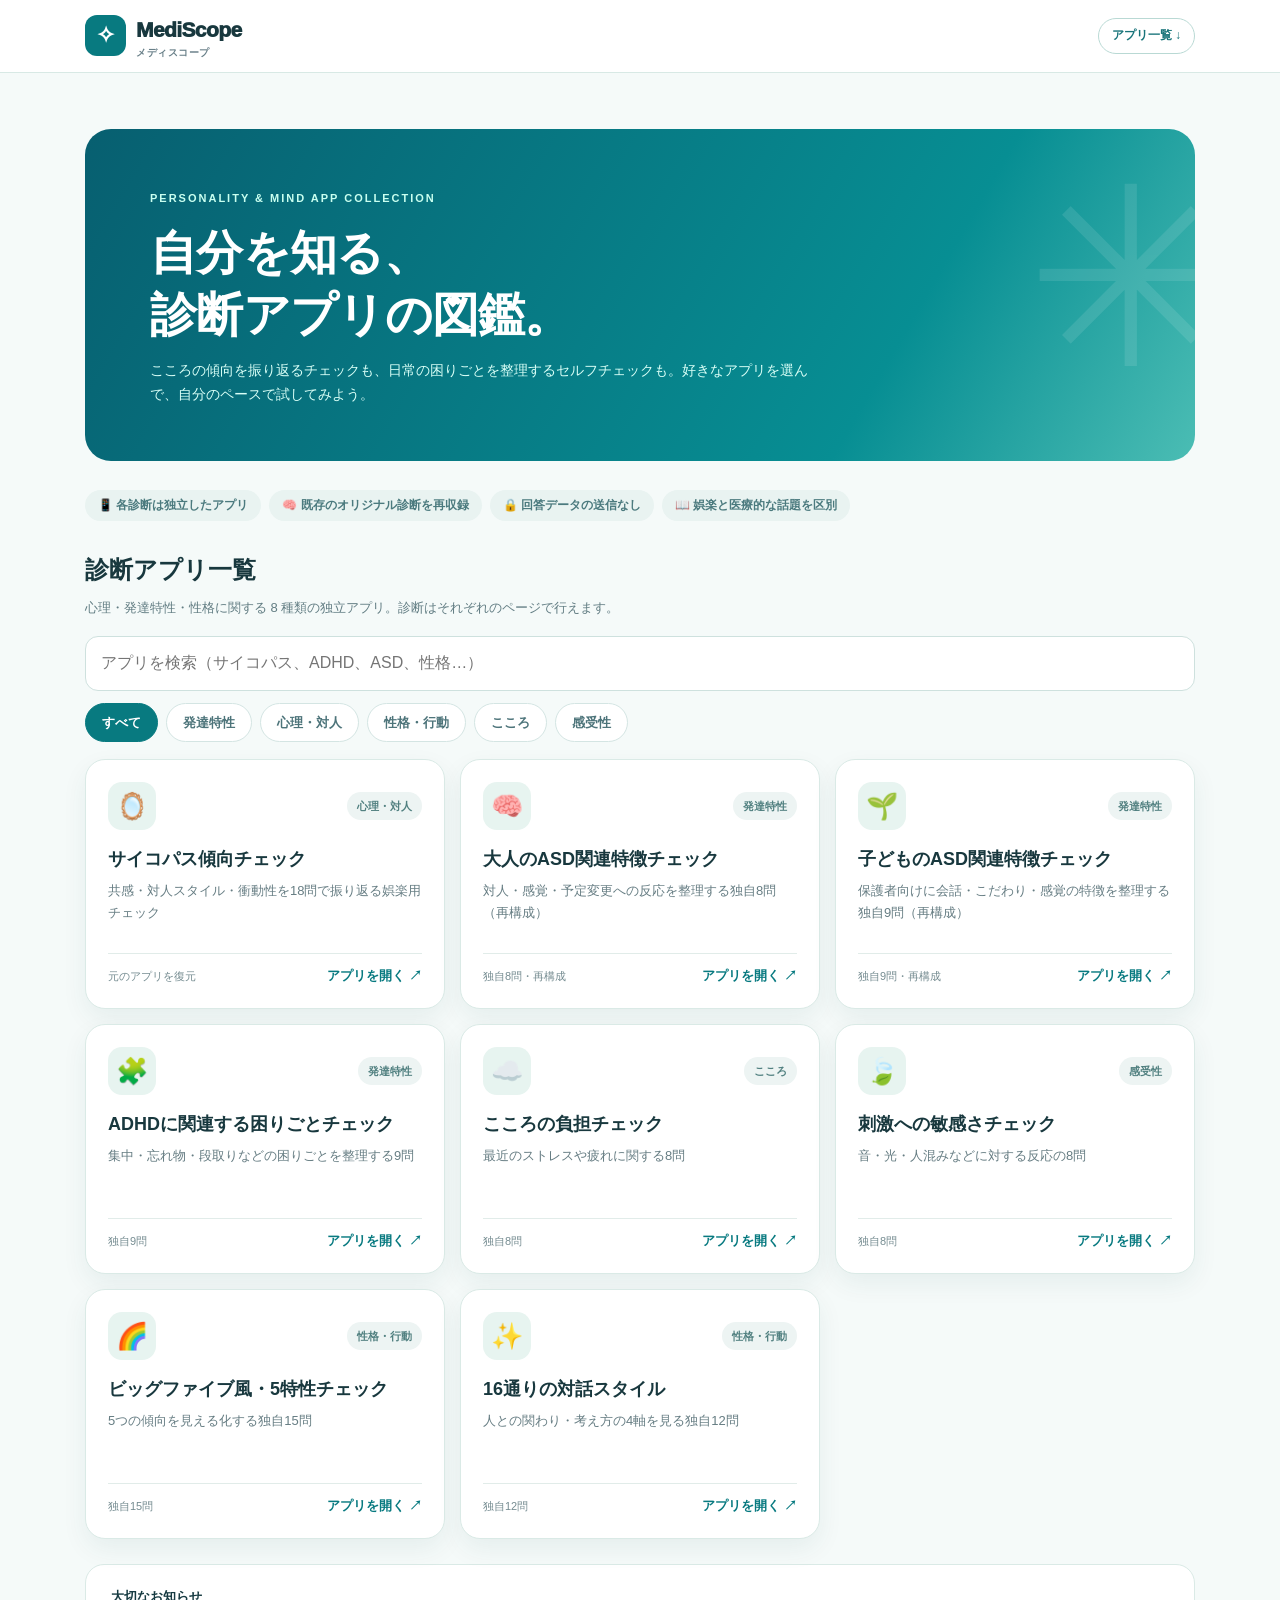
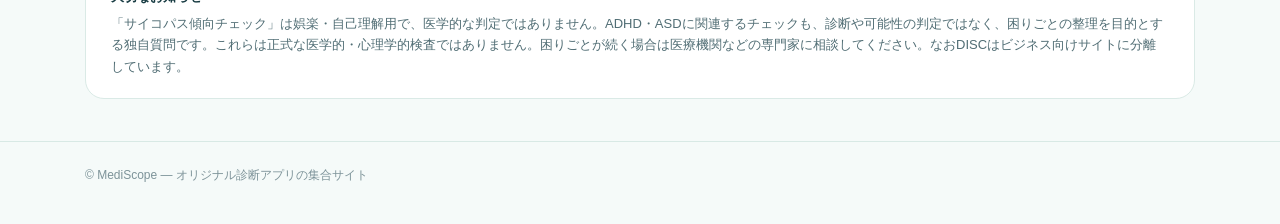
==== commit a08892e9: "Remove joke-style psychopathy quiz from MediScope collection" ====
--- a/index.html
+++ b/index.html
@@ -3,13 +3,13 @@
 @media(max-width:850px){.catalog{grid-template-columns:repeat(2,1fr)}}@media(max-width:580px){.catalog{grid-template-columns:1fr;gap:12px}.hero-panel{min-height:240px;padding:32px 24px}.hero{margin-top:16px}.item{min-height:211px;padding:19px}.panel-title{font-size:22px}}
 </style></head><body>
 <header><nav class="wrap nav"><a class="brand" href="./"><i>✧</i><span>MediScope<small>メディスコープ</small></span></a><a href="#apps">アプリ一覧 ↓</a></nav></header>
-<main class="wrap"><section class="hero"><div class="hero-panel"><span class="kicker">PERSONALITY &amp; MIND APP COLLECTION</span><h1>自分を知る、<br>診断アプリの図鑑。</h1><p>ちょっと面白い心理診断も、日常の困りごとを整理するセルフチェックも。好きなアプリを選んで、自分のペースで試してみよう。</p></div></section>
+<main class="wrap"><section class="hero"><div class="hero-panel"><span class="kicker">PERSONALITY &amp; MIND APP COLLECTION</span><h1>自分を知る、<br>診断アプリの図鑑。</h1><p>こころの傾向を振り返るチェックも、日常の困りごとを整理するセルフチェックも。好きなアプリを選んで、自分のペースで試してみよう。</p></div></section>
 <div class="pills"><span>📱 各診断は独立したアプリ</span><span>🧠 既存のオリジナル診断を再収録</span><span>🔒 回答データの送信なし</span><span>📖 娯楽と医療的な話題を区別</span></div>
-<section id="apps"><h2 class="panel-title">診断アプリ一覧</h2><p class="panel-sub">心理・発達特性・性格に関する 9 種類の独立アプリ。診断はそれぞれのページで行えます。</p>
+<section id="apps"><h2 class="panel-title">診断アプリ一覧</h2><p class="panel-sub">心理・発達特性・性格に関する 8 種類の独立アプリ。診断はそれぞれのページで行えます。</p>
 <input id="search" class="filter-search" type="search" autocomplete="off" aria-label="アプリ名検索" placeholder="アプリを検索（サイコパス、ADHD、ASD、性格…）">
 <div class="category-buttons" id="categories">
-<button class="category-btn" type="button" data-c="すべて" aria-pressed="true">すべて</button><button class="category-btn" type="button" data-c="発達特性" aria-pressed="false">発達特性</button><button class="category-btn" type="button" data-c="心理・対人" aria-pressed="false">心理・対人</button><button class="category-btn" type="button" data-c="性格・行動" aria-pressed="false">性格・行動</button><button class="category-btn" type="button" data-c="こころ" aria-pressed="false">こころ</button><button class="category-btn" type="button" data-c="遊び・性格" aria-pressed="false">遊び・性格</button><button class="category-btn" type="button" data-c="感受性" aria-pressed="false">感受性</button></div>
+<button class="category-btn" type="button" data-c="すべて" aria-pressed="true">すべて</button><button class="category-btn" type="button" data-c="発達特性" aria-pressed="false">発達特性</button><button class="category-btn" type="button" data-c="心理・対人" aria-pressed="false">心理・対人</button><button class="category-btn" type="button" data-c="性格・行動" aria-pressed="false">性格・行動</button><button class="category-btn" type="button" data-c="こころ" aria-pressed="false">こころ</button><button class="category-btn" type="button" data-c="感受性" aria-pressed="false">感受性</button></div>
 <div id="catalog" class="catalog" aria-live="polite"></div></section>
-<aside class="notice-portal"><strong>大切なお知らせ</strong><p>「サイコパス」ネタ診断は娯楽用です。ADHD・ASDに関連するチェックも、診断や可能性の判定ではなく、困りごとの整理を目的とする独自質問です。これらは正式な医学的・心理学的検査ではありません。困りごとが続く場合は医療機関などの専門家に相談してください。なおDISCはビジネス向けサイトに分離しています。</p></aside>
+<aside class="notice-portal"><strong>大切なお知らせ</strong><p>「サイコパス傾向チェック」は娯楽・自己理解用で、医学的な判定ではありません。ADHD・ASDに関連するチェックも、診断や可能性の判定ではなく、困りごとの整理を目的とする独自質問です。これらは正式な医学的・心理学的検査ではありません。困りごとが続く場合は医療機関などの専門家に相談してください。なおDISCはビジネス向けサイトに分離しています。</p></aside>
 </main><footer><div class="wrap">© MediScope — オリジナル診断アプリの集合サイト</div></footer>
-<script>const apps=[{"id":"psychopathy-fun","name":"あなたは何サイコパス？","lead":"24問・16タイプの完全ネタ診断","kind":"遊び・性格","emoji":"🎭","flag":"元のアプリを復元","badge":"人気"},{"id":"psychopathy-traits","name":"サイコパス傾向チェック","lead":"共感・対人スタイル・衝動性を18問で振り返る娯楽用チェック","kind":"心理・対人","emoji":"🪞","flag":"元のアプリを復元","badge":""},{"id":"social","name":"大人のASD関連特徴チェック","lead":"対人・感覚・予定変更への反応を整理する独自8問（再構成）","kind":"発達特性","emoji":"🧠","flag":"独自8問・再構成","badge":""},{"id":"childasd","name":"子どものASD関連特徴チェック","lead":"保護者向けに会話・こだわり・感覚の特徴を整理する独自9問（再構成）","kind":"発達特性","emoji":"🌱","flag":"独自9問・再構成","badge":""},{"id":"attention","name":"ADHDに関連する困りごとチェック","lead":"集中・忘れ物・段取りなどの困りごとを整理する9問","kind":"発達特性","emoji":"🧩","flag":"独自9問","badge":""},{"id":"stress","name":"こころの負担チェック","lead":"最近のストレスや疲れに関する8問","kind":"こころ","emoji":"☁️","flag":"独自8問","badge":""},{"id":"sensitive","name":"刺激への敏感さチェック","lead":"音・光・人混みなどに対する反応の8問","kind":"感受性","emoji":"🍃","flag":"独自8問","badge":""},{"id":"bigfive","name":"ビッグファイブ風・5特性チェック","lead":"5つの傾向を見える化する独自15問","kind":"性格・行動","emoji":"🌈","flag":"独自15問","badge":""},{"id":"styles","name":"16通りの対話スタイル","lead":"人との関わり・考え方の4軸を見る独自12問","kind":"性格・行動","emoji":"✨","flag":"独自12問","badge":""}];let selected="すべて";const catalog=document.getElementById("catalog"),search=document.getElementById("search");function draw(){const q=search.value.trim().toLowerCase();const list=apps.filter(a=>(selected==="すべて"||a.kind===selected)&&[a.name,a.lead,a.kind].join(" ").toLowerCase().includes(q));catalog.replaceChildren();if(!list.length){const el=document.createElement("p");el.className="none";el.textContent="該当するアプリがありません";catalog.append(el)}for(const a of list){const card=document.createElement("a");card.className="item";card.href="./apps/"+a.id+"/";const row=document.createElement("div");row.className="top";const symbol=document.createElement("span");symbol.className="symbol";symbol.textContent=a.emoji;const kind=document.createElement("span");kind.className="kind";kind.textContent=a.kind;row.append(symbol,kind);const h=document.createElement("h3");h.textContent=a.name;const p=document.createElement("p");p.textContent=a.lead;const bottom=document.createElement("div");bottom.className="footnote";const f=document.createElement("span");f.textContent=a.flag;const next=document.createElement("strong");next.textContent="アプリを開く ↗";bottom.append(f,next);card.append(row,h,p,bottom);catalog.append(card)}}document.querySelectorAll(".category-btn").forEach(b=>b.addEventListener("click",()=>{selected=b.dataset.c;document.querySelectorAll(".category-btn").forEach(x=>x.setAttribute("aria-pressed",String(x===b)));draw()}));search.addEventListener("input",draw);draw();</script></body></html>+<script>const apps=[{"id":"psychopathy-traits","name":"サイコパス傾向チェック","lead":"共感・対人スタイル・衝動性を18問で振り返る娯楽用チェック","kind":"心理・対人","emoji":"🪞","flag":"元のアプリを復元","badge":""},{"id":"social","name":"大人のASD関連特徴チェック","lead":"対人・感覚・予定変更への反応を整理する独自8問（再構成）","kind":"発達特性","emoji":"🧠","flag":"独自8問・再構成","badge":""},{"id":"childasd","name":"子どものASD関連特徴チェック","lead":"保護者向けに会話・こだわり・感覚の特徴を整理する独自9問（再構成）","kind":"発達特性","emoji":"🌱","flag":"独自9問・再構成","badge":""},{"id":"attention","name":"ADHDに関連する困りごとチェック","lead":"集中・忘れ物・段取りなどの困りごとを整理する9問","kind":"発達特性","emoji":"🧩","flag":"独自9問","badge":""},{"id":"stress","name":"こころの負担チェック","lead":"最近のストレスや疲れに関する8問","kind":"こころ","emoji":"☁️","flag":"独自8問","badge":""},{"id":"sensitive","name":"刺激への敏感さチェック","lead":"音・光・人混みなどに対する反応の8問","kind":"感受性","emoji":"🍃","flag":"独自8問","badge":""},{"id":"bigfive","name":"ビッグファイブ風・5特性チェック","lead":"5つの傾向を見える化する独自15問","kind":"性格・行動","emoji":"🌈","flag":"独自15問","badge":""},{"id":"styles","name":"16通りの対話スタイル","lead":"人との関わり・考え方の4軸を見る独自12問","kind":"性格・行動","emoji":"✨","flag":"独自12問","badge":""}];let selected="すべて";const catalog=document.getElementById("catalog"),search=document.getElementById("search");function draw(){const q=search.value.trim().toLowerCase();const list=apps.filter(a=>(selected==="すべて"||a.kind===selected)&&[a.name,a.lead,a.kind].join(" ").toLowerCase().includes(q));catalog.replaceChildren();if(!list.length){const el=document.createElement("p");el.className="none";el.textContent="該当するアプリがありません";catalog.append(el)}for(const a of list){const card=document.createElement("a");card.className="item";card.href="./apps/"+a.id+"/";const row=document.createElement("div");row.className="top";const symbol=document.createElement("span");symbol.className="symbol";symbol.textContent=a.emoji;const kind=document.createElement("span");kind.className="kind";kind.textContent=a.kind;row.append(symbol,kind);const h=document.createElement("h3");h.textContent=a.name;const p=document.createElement("p");p.textContent=a.lead;const bottom=document.createElement("div");bottom.className="footnote";const f=document.createElement("span");f.textContent=a.flag;const next=document.createElement("strong");next.textContent="アプリを開く ↗";bottom.append(f,next);card.append(row,h,p,bottom);catalog.append(card)}}document.querySelectorAll(".category-btn").forEach(b=>b.addEventListener("click",()=>{selected=b.dataset.c;document.querySelectorAll(".category-btn").forEach(x=>x.setAttribute("aria-pressed",String(x===b)));draw()}));search.addEventListener("input",draw);draw();</script></body></html>
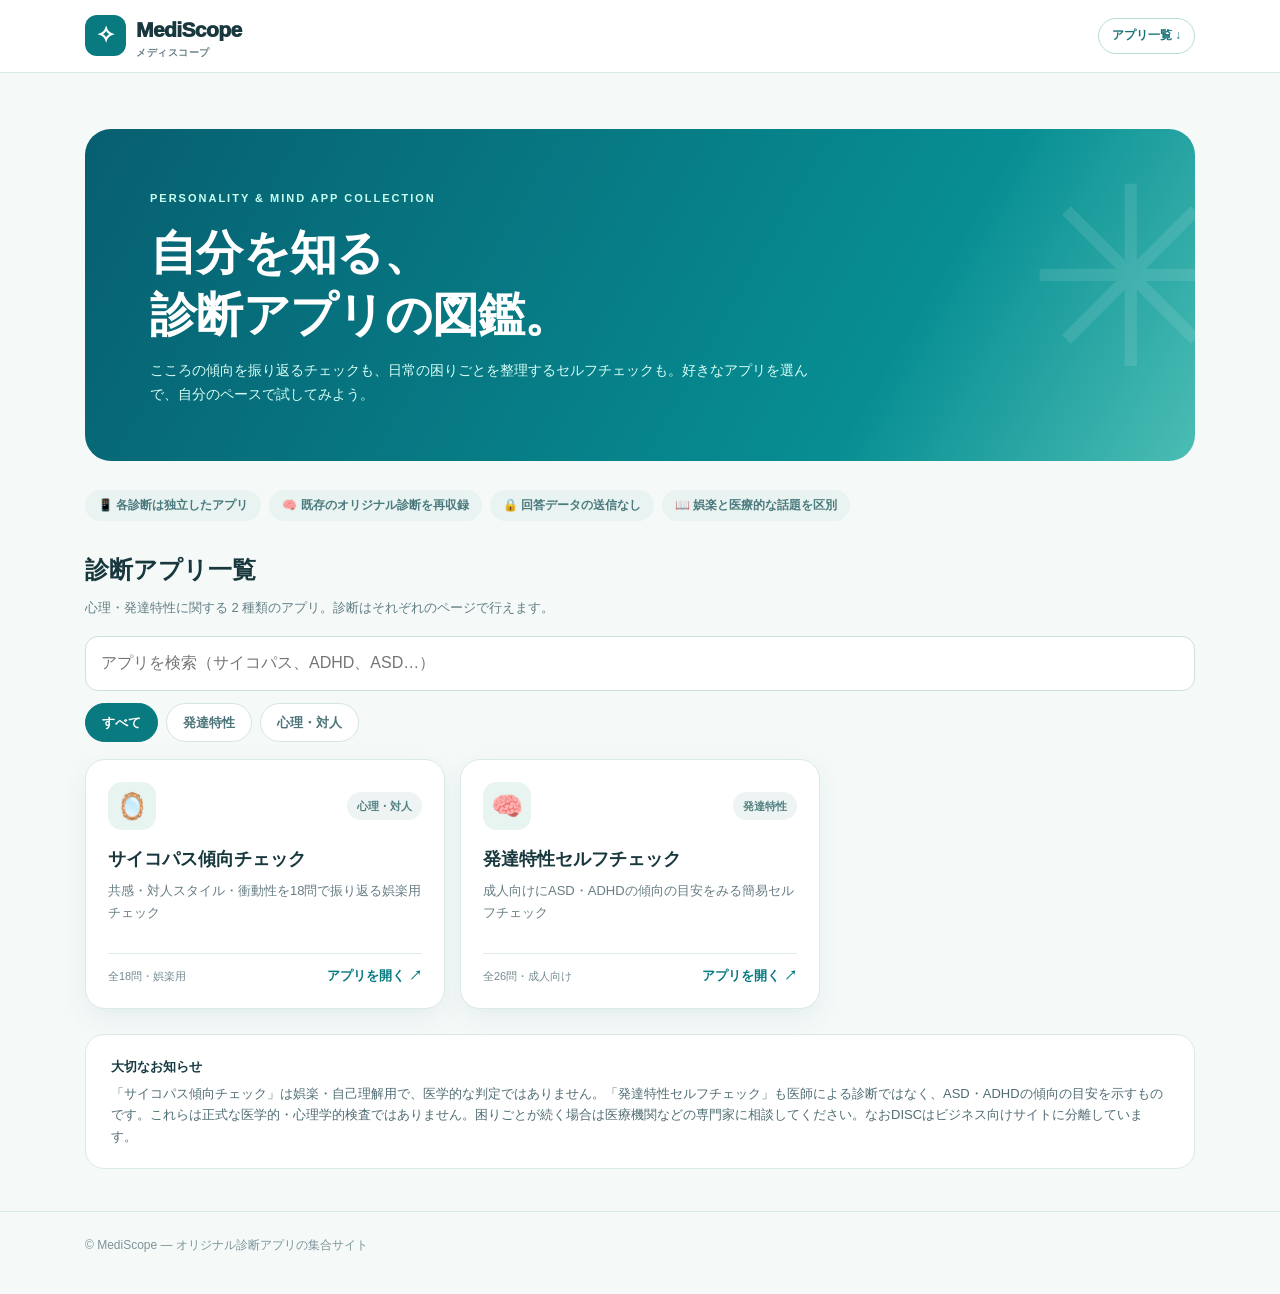
==== commit f6a3623a: "Narrow MediScope to two apps: psychopathy check and openthekey hattatsu-check Co-Authored-By: Claude" ====
--- a/index.html
+++ b/index.html
@@ -1,15 +1,15 @@
-<!doctype html><html lang="ja"><head><meta charset="utf-8"><meta name="viewport" content="width=device-width,initial-scale=1"><meta name="theme-color" content="#086f76"><meta name="description" content="オリジナルの心理・性格・発達特性セルフチェックアプリをまとめたメディスコープ。"><title>MediScope｜オリジナル心理・性格アプリ集</title><link rel="stylesheet" href="./style.css?v=4"><style>
+<!doctype html><html lang="ja"><head><meta charset="utf-8"><meta name="viewport" content="width=device-width,initial-scale=1"><meta name="theme-color" content="#086f76"><meta name="description" content="オリジナルの心理・発達特性セルフチェックアプリをまとめたメディスコープ。"><title>MediScope｜オリジナル心理・性格アプリ集</title><link rel="stylesheet" href="./style.css?v=4"><style>
 .hero{margin-top:28px}.hero-panel{background:linear-gradient(120deg,#075f70,#078e93 72%,#4bbdb4);border-radius:26px;color:white;padding:55px clamp(24px,6vw,65px);min-height:290px;position:relative;overflow:hidden}.hero-panel:after{content:"✳";font-size:250px;opacity:.1;position:absolute;right:-40px;top:-55px}.hero-panel h1{font-size:clamp(31px,5vw,47px);line-height:1.32;margin:12px 0 13px;position:relative;z-index:1}.hero-panel p{color:#d9fff7;max-width:660px;font-size:14px;margin:0;position:relative;z-index:1}.hero-panel .kicker{font-weight:900;letter-spacing:2px;font-size:11px;color:#c9fff0}.panel-title{font-size:24px;margin:29px 0 7px}.panel-sub{color:#627d83;font-size:13px;margin:0 0 18px}.category-buttons{display:flex;flex-wrap:nowrap;gap:8px;overflow-x:auto;padding:0 0 17px}.category-btn{background:white;border:1px solid #d4e5e3;border-radius:99px;padding:8px 16px;white-space:nowrap;font-size:13px;font-weight:800;color:#4d747a}.category-btn[aria-pressed=true]{background:#087a80;color:white;border-color:#087a80}.catalog{display:grid;grid-template-columns:repeat(3,1fr);gap:15px}.item{display:flex;flex-direction:column;background:white;border:1px solid #daeae6;border-radius:20px;padding:22px;min-height:250px;box-shadow:0 10px 26px #134b4911;text-decoration:none;transition:transform .13s}.item:hover{transform:translateY(-3px)}.item .top{display:flex;justify-content:space-between;align-items:center}.item .symbol{background:#e7f4f0;border-radius:14px;width:48px;height:48px;display:grid;place-items:center;font-size:26px}.item .kind{font-size:11px;background:#edf4f3;border-radius:20px;padding:5px 10px;color:#518080;font-weight:800}.item h3{font-size:18px;line-height:1.4;margin:17px 0 8px}.item p{font-size:13px;color:#667d83;margin:0 0 14px;flex:1}.item .footnote{display:flex;justify-content:space-between;align-items:center;gap:8px;padding-top:11px;border-top:1px solid #e1ece9;font-size:11px;color:#748b90}.item strong{color:#087a80;font-size:13px}.notice-portal{margin:25px 0 42px;padding:21px 25px;background:#fff;border:1px solid #daeae6;border-radius:19px;font-size:13px;color:#506d74}.notice-portal strong{color:#173b42}.notice-portal p{margin:5px 0 0}.filter-search{width:100%;border:1px solid #cee1de;border-radius:13px;padding:13px 15px;margin-bottom:12px;background:white}.none{grid-column:1/-1;text-align:center;background:white;padding:38px;border-radius:16px;color:#617a81}
 @media(max-width:850px){.catalog{grid-template-columns:repeat(2,1fr)}}@media(max-width:580px){.catalog{grid-template-columns:1fr;gap:12px}.hero-panel{min-height:240px;padding:32px 24px}.hero{margin-top:16px}.item{min-height:211px;padding:19px}.panel-title{font-size:22px}}
 </style></head><body>
 <header><nav class="wrap nav"><a class="brand" href="./"><i>✧</i><span>MediScope<small>メディスコープ</small></span></a><a href="#apps">アプリ一覧 ↓</a></nav></header>
 <main class="wrap"><section class="hero"><div class="hero-panel"><span class="kicker">PERSONALITY &amp; MIND APP COLLECTION</span><h1>自分を知る、<br>診断アプリの図鑑。</h1><p>こころの傾向を振り返るチェックも、日常の困りごとを整理するセルフチェックも。好きなアプリを選んで、自分のペースで試してみよう。</p></div></section>
 <div class="pills"><span>📱 各診断は独立したアプリ</span><span>🧠 既存のオリジナル診断を再収録</span><span>🔒 回答データの送信なし</span><span>📖 娯楽と医療的な話題を区別</span></div>
-<section id="apps"><h2 class="panel-title">診断アプリ一覧</h2><p class="panel-sub">心理・発達特性・性格に関する 8 種類の独立アプリ。診断はそれぞれのページで行えます。</p>
-<input id="search" class="filter-search" type="search" autocomplete="off" aria-label="アプリ名検索" placeholder="アプリを検索（サイコパス、ADHD、ASD、性格…）">
+<section id="apps"><h2 class="panel-title">診断アプリ一覧</h2><p class="panel-sub">心理・発達特性に関する 2 種類のアプリ。診断はそれぞれのページで行えます。</p>
+<input id="search" class="filter-search" type="search" autocomplete="off" aria-label="アプリ名検索" placeholder="アプリを検索（サイコパス、ADHD、ASD…）">
 <div class="category-buttons" id="categories">
-<button class="category-btn" type="button" data-c="すべて" aria-pressed="true">すべて</button><button class="category-btn" type="button" data-c="発達特性" aria-pressed="false">発達特性</button><button class="category-btn" type="button" data-c="心理・対人" aria-pressed="false">心理・対人</button><button class="category-btn" type="button" data-c="性格・行動" aria-pressed="false">性格・行動</button><button class="category-btn" type="button" data-c="こころ" aria-pressed="false">こころ</button><button class="category-btn" type="button" data-c="感受性" aria-pressed="false">感受性</button></div>
+<button class="category-btn" type="button" data-c="すべて" aria-pressed="true">すべて</button><button class="category-btn" type="button" data-c="発達特性" aria-pressed="false">発達特性</button><button class="category-btn" type="button" data-c="心理・対人" aria-pressed="false">心理・対人</button></div>
 <div id="catalog" class="catalog" aria-live="polite"></div></section>
-<aside class="notice-portal"><strong>大切なお知らせ</strong><p>「サイコパス傾向チェック」は娯楽・自己理解用で、医学的な判定ではありません。ADHD・ASDに関連するチェックも、診断や可能性の判定ではなく、困りごとの整理を目的とする独自質問です。これらは正式な医学的・心理学的検査ではありません。困りごとが続く場合は医療機関などの専門家に相談してください。なおDISCはビジネス向けサイトに分離しています。</p></aside>
+<aside class="notice-portal"><strong>大切なお知らせ</strong><p>「サイコパス傾向チェック」は娯楽・自己理解用で、医学的な判定ではありません。「発達特性セルフチェック」も医師による診断ではなく、ASD・ADHDの傾向の目安を示すものです。これらは正式な医学的・心理学的検査ではありません。困りごとが続く場合は医療機関などの専門家に相談してください。なおDISCはビジネス向けサイトに分離しています。</p></aside>
 </main><footer><div class="wrap">© MediScope — オリジナル診断アプリの集合サイト</div></footer>
-<script>const apps=[{"id":"psychopathy-traits","name":"サイコパス傾向チェック","lead":"共感・対人スタイル・衝動性を18問で振り返る娯楽用チェック","kind":"心理・対人","emoji":"🪞","flag":"元のアプリを復元","badge":""},{"id":"social","name":"大人のASD関連特徴チェック","lead":"対人・感覚・予定変更への反応を整理する独自8問（再構成）","kind":"発達特性","emoji":"🧠","flag":"独自8問・再構成","badge":""},{"id":"childasd","name":"子どものASD関連特徴チェック","lead":"保護者向けに会話・こだわり・感覚の特徴を整理する独自9問（再構成）","kind":"発達特性","emoji":"🌱","flag":"独自9問・再構成","badge":""},{"id":"attention","name":"ADHDに関連する困りごとチェック","lead":"集中・忘れ物・段取りなどの困りごとを整理する9問","kind":"発達特性","emoji":"🧩","flag":"独自9問","badge":""},{"id":"stress","name":"こころの負担チェック","lead":"最近のストレスや疲れに関する8問","kind":"こころ","emoji":"☁️","flag":"独自8問","badge":""},{"id":"sensitive","name":"刺激への敏感さチェック","lead":"音・光・人混みなどに対する反応の8問","kind":"感受性","emoji":"🍃","flag":"独自8問","badge":""},{"id":"bigfive","name":"ビッグファイブ風・5特性チェック","lead":"5つの傾向を見える化する独自15問","kind":"性格・行動","emoji":"🌈","flag":"独自15問","badge":""},{"id":"styles","name":"16通りの対話スタイル","lead":"人との関わり・考え方の4軸を見る独自12問","kind":"性格・行動","emoji":"✨","flag":"独自12問","badge":""}];let selected="すべて";const catalog=document.getElementById("catalog"),search=document.getElementById("search");function draw(){const q=search.value.trim().toLowerCase();const list=apps.filter(a=>(selected==="すべて"||a.kind===selected)&&[a.name,a.lead,a.kind].join(" ").toLowerCase().includes(q));catalog.replaceChildren();if(!list.length){const el=document.createElement("p");el.className="none";el.textContent="該当するアプリがありません";catalog.append(el)}for(const a of list){const card=document.createElement("a");card.className="item";card.href="./apps/"+a.id+"/";const row=document.createElement("div");row.className="top";const symbol=document.createElement("span");symbol.className="symbol";symbol.textContent=a.emoji;const kind=document.createElement("span");kind.className="kind";kind.textContent=a.kind;row.append(symbol,kind);const h=document.createElement("h3");h.textContent=a.name;const p=document.createElement("p");p.textContent=a.lead;const bottom=document.createElement("div");bottom.className="footnote";const f=document.createElement("span");f.textContent=a.flag;const next=document.createElement("strong");next.textContent="アプリを開く ↗";bottom.append(f,next);card.append(row,h,p,bottom);catalog.append(card)}}document.querySelectorAll(".category-btn").forEach(b=>b.addEventListener("click",()=>{selected=b.dataset.c;document.querySelectorAll(".category-btn").forEach(x=>x.setAttribute("aria-pressed",String(x===b)));draw()}));search.addEventListener("input",draw);draw();</script></body></html>+<script>const apps=[{"id":"psychopathy-traits","href":"./apps/psychopathy-traits/","name":"サイコパス傾向チェック","lead":"共感・対人スタイル・衝動性を18問で振り返る娯楽用チェック","kind":"心理・対人","emoji":"🪞","flag":"全18問・娯楽用","badge":""},{"id":"hattatsu-check","href":"https://kouheim1979.github.io/openthekey/hattatsu-check/","name":"発達特性セルフチェック","lead":"成人向けにASD・ADHDの傾向の目安をみる簡易セルフチェック","kind":"発達特性","emoji":"🧠","flag":"全26問・成人向け","badge":""}];let selected="すべて";const catalog=document.getElementById("catalog"),search=document.getElementById("search");function draw(){const q=search.value.trim().toLowerCase();const list=apps.filter(a=>(selected==="すべて"||a.kind===selected)&&[a.name,a.lead,a.kind].join(" ").toLowerCase().includes(q));catalog.replaceChildren();if(!list.length){const el=document.createElement("p");el.className="none";el.textContent="該当するアプリがありません";catalog.append(el)}for(const a of list){const card=document.createElement("a");card.className="item";card.href=a.href;const row=document.createElement("div");row.className="top";const symbol=document.createElement("span");symbol.className="symbol";symbol.textContent=a.emoji;const kind=document.createElement("span");kind.className="kind";kind.textContent=a.kind;row.append(symbol,kind);const h=document.createElement("h3");h.textContent=a.name;const p=document.createElement("p");p.textContent=a.lead;const bottom=document.createElement("div");bottom.className="footnote";const f=document.createElement("span");f.textContent=a.flag;const next=document.createElement("strong");next.textContent="アプリを開く ↗";bottom.append(f,next);card.append(row,h,p,bottom);catalog.append(card)}}document.querySelectorAll(".category-btn").forEach(b=>b.addEventListener("click",()=>{selected=b.dataset.c;document.querySelectorAll(".category-btn").forEach(x=>x.setAttribute("aria-pressed",String(x===b)));draw()}));search.addEventListener("input",draw);draw();</script></body></html>
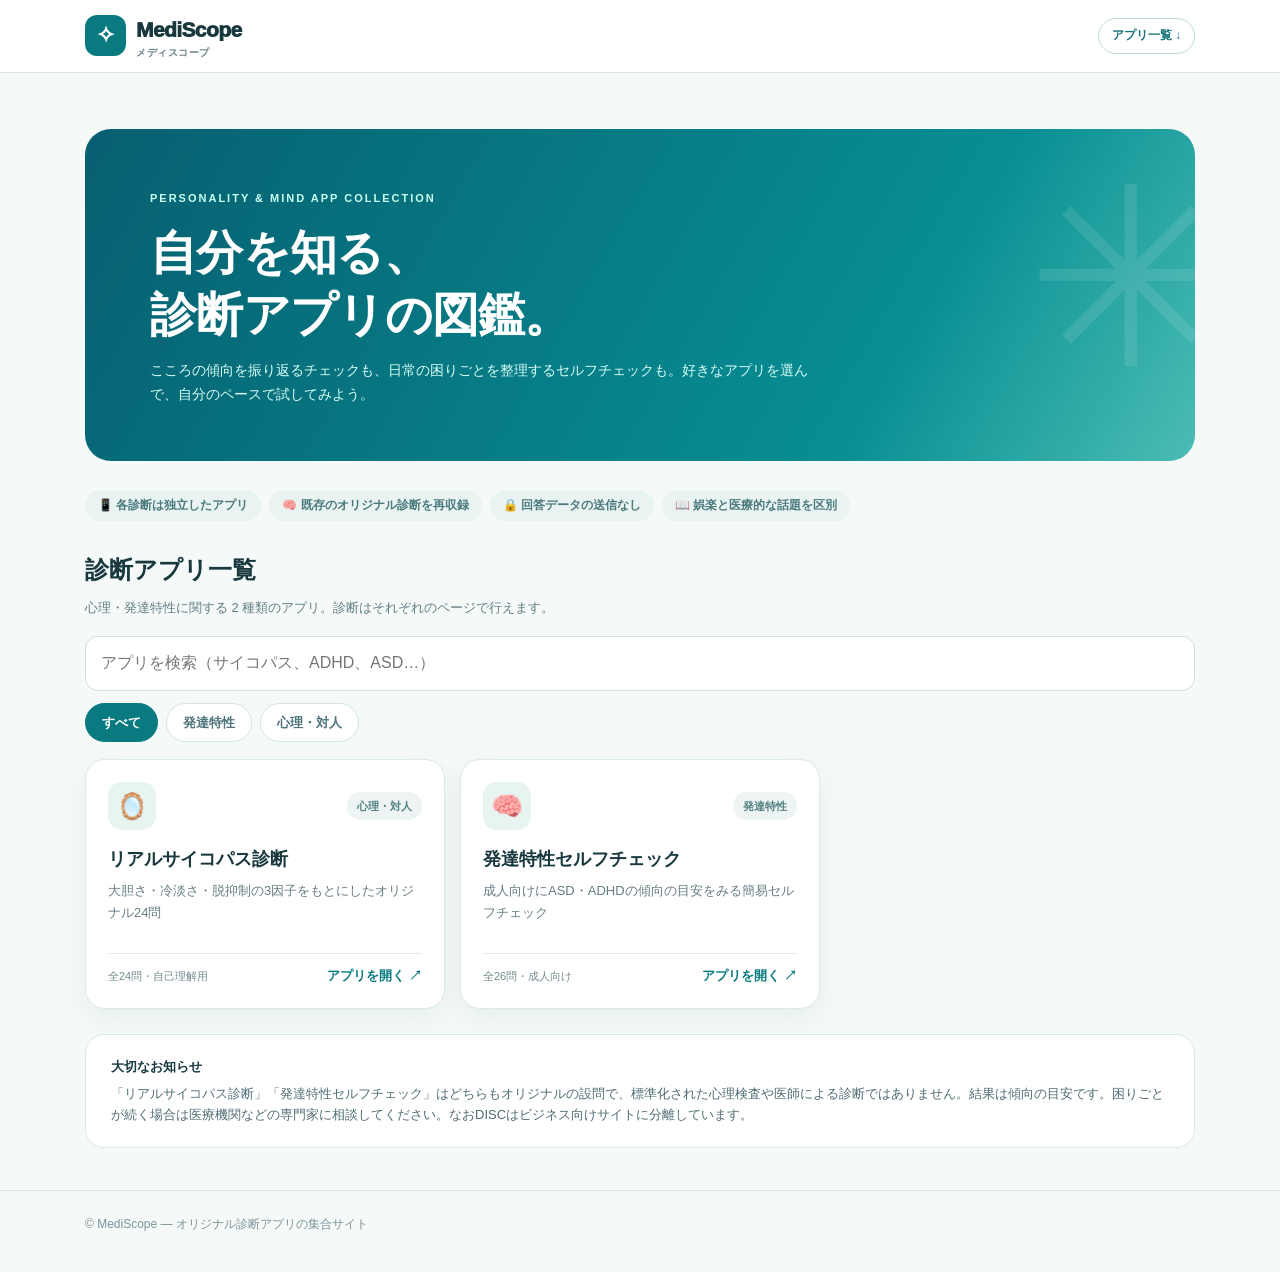
==== commit ecd6a401: "Move real-psycho-check and hattatsu-check in from openthekey; replace old psychopathy check Co-Autho" ====
--- a/index.html
+++ b/index.html
@@ -10,6 +10,6 @@
 <div class="category-buttons" id="categories">
 <button class="category-btn" type="button" data-c="すべて" aria-pressed="true">すべて</button><button class="category-btn" type="button" data-c="発達特性" aria-pressed="false">発達特性</button><button class="category-btn" type="button" data-c="心理・対人" aria-pressed="false">心理・対人</button></div>
 <div id="catalog" class="catalog" aria-live="polite"></div></section>
-<aside class="notice-portal"><strong>大切なお知らせ</strong><p>「サイコパス傾向チェック」は娯楽・自己理解用で、医学的な判定ではありません。「発達特性セルフチェック」も医師による診断ではなく、ASD・ADHDの傾向の目安を示すものです。これらは正式な医学的・心理学的検査ではありません。困りごとが続く場合は医療機関などの専門家に相談してください。なおDISCはビジネス向けサイトに分離しています。</p></aside>
+<aside class="notice-portal"><strong>大切なお知らせ</strong><p>「リアルサイコパス診断」「発達特性セルフチェック」はどちらもオリジナルの設問で、標準化された心理検査や医師による診断ではありません。結果は傾向の目安です。困りごとが続く場合は医療機関などの専門家に相談してください。なおDISCはビジネス向けサイトに分離しています。</p></aside>
 </main><footer><div class="wrap">© MediScope — オリジナル診断アプリの集合サイト</div></footer>
-<script>const apps=[{"id":"psychopathy-traits","href":"./apps/psychopathy-traits/","name":"サイコパス傾向チェック","lead":"共感・対人スタイル・衝動性を18問で振り返る娯楽用チェック","kind":"心理・対人","emoji":"🪞","flag":"全18問・娯楽用","badge":""},{"id":"hattatsu-check","href":"https://kouheim1979.github.io/openthekey/hattatsu-check/","name":"発達特性セルフチェック","lead":"成人向けにASD・ADHDの傾向の目安をみる簡易セルフチェック","kind":"発達特性","emoji":"🧠","flag":"全26問・成人向け","badge":""}];let selected="すべて";const catalog=document.getElementById("catalog"),search=document.getElementById("search");function draw(){const q=search.value.trim().toLowerCase();const list=apps.filter(a=>(selected==="すべて"||a.kind===selected)&&[a.name,a.lead,a.kind].join(" ").toLowerCase().includes(q));catalog.replaceChildren();if(!list.length){const el=document.createElement("p");el.className="none";el.textContent="該当するアプリがありません";catalog.append(el)}for(const a of list){const card=document.createElement("a");card.className="item";card.href=a.href;const row=document.createElement("div");row.className="top";const symbol=document.createElement("span");symbol.className="symbol";symbol.textContent=a.emoji;const kind=document.createElement("span");kind.className="kind";kind.textContent=a.kind;row.append(symbol,kind);const h=document.createElement("h3");h.textContent=a.name;const p=document.createElement("p");p.textContent=a.lead;const bottom=document.createElement("div");bottom.className="footnote";const f=document.createElement("span");f.textContent=a.flag;const next=document.createElement("strong");next.textContent="アプリを開く ↗";bottom.append(f,next);card.append(row,h,p,bottom);catalog.append(card)}}document.querySelectorAll(".category-btn").forEach(b=>b.addEventListener("click",()=>{selected=b.dataset.c;document.querySelectorAll(".category-btn").forEach(x=>x.setAttribute("aria-pressed",String(x===b)));draw()}));search.addEventListener("input",draw);draw();</script></body></html>+<script>const apps=[{"id":"real-psycho-check","href":"./apps/real-psycho-check/","name":"リアルサイコパス診断","lead":"大胆さ・冷淡さ・脱抑制の3因子をもとにしたオリジナル24問","kind":"心理・対人","emoji":"🪞","flag":"全24問・自己理解用","badge":""},{"id":"hattatsu-check","href":"./apps/hattatsu-check/","name":"発達特性セルフチェック","lead":"成人向けにASD・ADHDの傾向の目安をみる簡易セルフチェック","kind":"発達特性","emoji":"🧠","flag":"全26問・成人向け","badge":""}];let selected="すべて";const catalog=document.getElementById("catalog"),search=document.getElementById("search");function draw(){const q=search.value.trim().toLowerCase();const list=apps.filter(a=>(selected==="すべて"||a.kind===selected)&&[a.name,a.lead,a.kind].join(" ").toLowerCase().includes(q));catalog.replaceChildren();if(!list.length){const el=document.createElement("p");el.className="none";el.textContent="該当するアプリがありません";catalog.append(el)}for(const a of list){const card=document.createElement("a");card.className="item";card.href=a.href;const row=document.createElement("div");row.className="top";const symbol=document.createElement("span");symbol.className="symbol";symbol.textContent=a.emoji;const kind=document.createElement("span");kind.className="kind";kind.textContent=a.kind;row.append(symbol,kind);const h=document.createElement("h3");h.textContent=a.name;const p=document.createElement("p");p.textContent=a.lead;const bottom=document.createElement("div");bottom.className="footnote";const f=document.createElement("span");f.textContent=a.flag;const next=document.createElement("strong");next.textContent="アプリを開く ↗";bottom.append(f,next);card.append(row,h,p,bottom);catalog.append(card)}}document.querySelectorAll(".category-btn").forEach(b=>b.addEventListener("click",()=>{selected=b.dataset.c;document.querySelectorAll(".category-btn").forEach(x=>x.setAttribute("aria-pressed",String(x===b)));draw()}));search.addEventListener("input",draw);draw();</script></body></html>
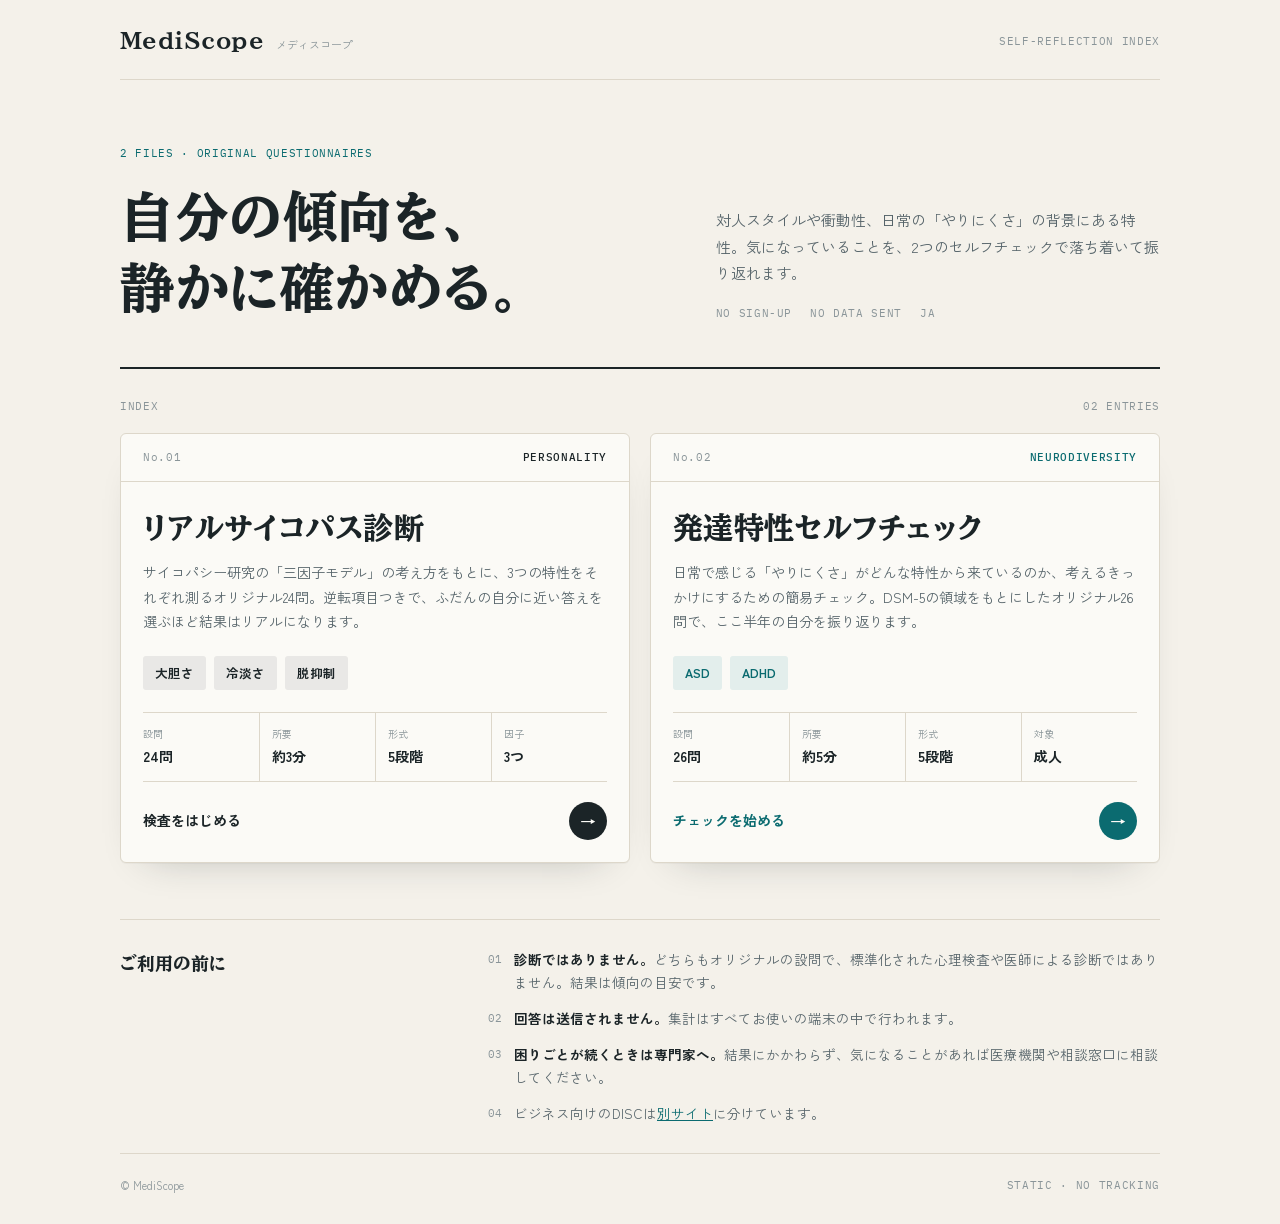
==== commit ff9267ff: "Redesign MediScope top page for the two apps Co-Authored-By: Claude Opus 5.5 <noreply@anthropic.com>" ====
--- a/index.html
+++ b/index.html
@@ -1,15 +1,171 @@
-<!doctype html><html lang="ja"><head><meta charset="utf-8"><meta name="viewport" content="width=device-width,initial-scale=1"><meta name="theme-color" content="#086f76"><meta name="description" content="オリジナルの心理・発達特性セルフチェックアプリをまとめたメディスコープ。"><title>MediScope｜オリジナル心理・性格アプリ集</title><link rel="stylesheet" href="./style.css?v=4"><style>
-.hero{margin-top:28px}.hero-panel{background:linear-gradient(120deg,#075f70,#078e93 72%,#4bbdb4);border-radius:26px;color:white;padding:55px clamp(24px,6vw,65px);min-height:290px;position:relative;overflow:hidden}.hero-panel:after{content:"✳";font-size:250px;opacity:.1;position:absolute;right:-40px;top:-55px}.hero-panel h1{font-size:clamp(31px,5vw,47px);line-height:1.32;margin:12px 0 13px;position:relative;z-index:1}.hero-panel p{color:#d9fff7;max-width:660px;font-size:14px;margin:0;position:relative;z-index:1}.hero-panel .kicker{font-weight:900;letter-spacing:2px;font-size:11px;color:#c9fff0}.panel-title{font-size:24px;margin:29px 0 7px}.panel-sub{color:#627d83;font-size:13px;margin:0 0 18px}.category-buttons{display:flex;flex-wrap:nowrap;gap:8px;overflow-x:auto;padding:0 0 17px}.category-btn{background:white;border:1px solid #d4e5e3;border-radius:99px;padding:8px 16px;white-space:nowrap;font-size:13px;font-weight:800;color:#4d747a}.category-btn[aria-pressed=true]{background:#087a80;color:white;border-color:#087a80}.catalog{display:grid;grid-template-columns:repeat(3,1fr);gap:15px}.item{display:flex;flex-direction:column;background:white;border:1px solid #daeae6;border-radius:20px;padding:22px;min-height:250px;box-shadow:0 10px 26px #134b4911;text-decoration:none;transition:transform .13s}.item:hover{transform:translateY(-3px)}.item .top{display:flex;justify-content:space-between;align-items:center}.item .symbol{background:#e7f4f0;border-radius:14px;width:48px;height:48px;display:grid;place-items:center;font-size:26px}.item .kind{font-size:11px;background:#edf4f3;border-radius:20px;padding:5px 10px;color:#518080;font-weight:800}.item h3{font-size:18px;line-height:1.4;margin:17px 0 8px}.item p{font-size:13px;color:#667d83;margin:0 0 14px;flex:1}.item .footnote{display:flex;justify-content:space-between;align-items:center;gap:8px;padding-top:11px;border-top:1px solid #e1ece9;font-size:11px;color:#748b90}.item strong{color:#087a80;font-size:13px}.notice-portal{margin:25px 0 42px;padding:21px 25px;background:#fff;border:1px solid #daeae6;border-radius:19px;font-size:13px;color:#506d74}.notice-portal strong{color:#173b42}.notice-portal p{margin:5px 0 0}.filter-search{width:100%;border:1px solid #cee1de;border-radius:13px;padding:13px 15px;margin-bottom:12px;background:white}.none{grid-column:1/-1;text-align:center;background:white;padding:38px;border-radius:16px;color:#617a81}
-@media(max-width:850px){.catalog{grid-template-columns:repeat(2,1fr)}}@media(max-width:580px){.catalog{grid-template-columns:1fr;gap:12px}.hero-panel{min-height:240px;padding:32px 24px}.hero{margin-top:16px}.item{min-height:211px;padding:19px}.panel-title{font-size:22px}}
-</style></head><body>
-<header><nav class="wrap nav"><a class="brand" href="./"><i>✧</i><span>MediScope<small>メディスコープ</small></span></a><a href="#apps">アプリ一覧 ↓</a></nav></header>
-<main class="wrap"><section class="hero"><div class="hero-panel"><span class="kicker">PERSONALITY &amp; MIND APP COLLECTION</span><h1>自分を知る、<br>診断アプリの図鑑。</h1><p>こころの傾向を振り返るチェックも、日常の困りごとを整理するセルフチェックも。好きなアプリを選んで、自分のペースで試してみよう。</p></div></section>
-<div class="pills"><span>📱 各診断は独立したアプリ</span><span>🧠 既存のオリジナル診断を再収録</span><span>🔒 回答データの送信なし</span><span>📖 娯楽と医療的な話題を区別</span></div>
-<section id="apps"><h2 class="panel-title">診断アプリ一覧</h2><p class="panel-sub">心理・発達特性に関する 2 種類のアプリ。診断はそれぞれのページで行えます。</p>
-<input id="search" class="filter-search" type="search" autocomplete="off" aria-label="アプリ名検索" placeholder="アプリを検索（サイコパス、ADHD、ASD…）">
-<div class="category-buttons" id="categories">
-<button class="category-btn" type="button" data-c="すべて" aria-pressed="true">すべて</button><button class="category-btn" type="button" data-c="発達特性" aria-pressed="false">発達特性</button><button class="category-btn" type="button" data-c="心理・対人" aria-pressed="false">心理・対人</button></div>
-<div id="catalog" class="catalog" aria-live="polite"></div></section>
-<aside class="notice-portal"><strong>大切なお知らせ</strong><p>「リアルサイコパス診断」「発達特性セルフチェック」はどちらもオリジナルの設問で、標準化された心理検査や医師による診断ではありません。結果は傾向の目安です。困りごとが続く場合は医療機関などの専門家に相談してください。なおDISCはビジネス向けサイトに分離しています。</p></aside>
-</main><footer><div class="wrap">© MediScope — オリジナル診断アプリの集合サイト</div></footer>
-<script>const apps=[{"id":"real-psycho-check","href":"./apps/real-psycho-check/","name":"リアルサイコパス診断","lead":"大胆さ・冷淡さ・脱抑制の3因子をもとにしたオリジナル24問","kind":"心理・対人","emoji":"🪞","flag":"全24問・自己理解用","badge":""},{"id":"hattatsu-check","href":"./apps/hattatsu-check/","name":"発達特性セルフチェック","lead":"成人向けにASD・ADHDの傾向の目安をみる簡易セルフチェック","kind":"発達特性","emoji":"🧠","flag":"全26問・成人向け","badge":""}];let selected="すべて";const catalog=document.getElementById("catalog"),search=document.getElementById("search");function draw(){const q=search.value.trim().toLowerCase();const list=apps.filter(a=>(selected==="すべて"||a.kind===selected)&&[a.name,a.lead,a.kind].join(" ").toLowerCase().includes(q));catalog.replaceChildren();if(!list.length){const el=document.createElement("p");el.className="none";el.textContent="該当するアプリがありません";catalog.append(el)}for(const a of list){const card=document.createElement("a");card.className="item";card.href=a.href;const row=document.createElement("div");row.className="top";const symbol=document.createElement("span");symbol.className="symbol";symbol.textContent=a.emoji;const kind=document.createElement("span");kind.className="kind";kind.textContent=a.kind;row.append(symbol,kind);const h=document.createElement("h3");h.textContent=a.name;const p=document.createElement("p");p.textContent=a.lead;const bottom=document.createElement("div");bottom.className="footnote";const f=document.createElement("span");f.textContent=a.flag;const next=document.createElement("strong");next.textContent="アプリを開く ↗";bottom.append(f,next);card.append(row,h,p,bottom);catalog.append(card)}}document.querySelectorAll(".category-btn").forEach(b=>b.addEventListener("click",()=>{selected=b.dataset.c;document.querySelectorAll(".category-btn").forEach(x=>x.setAttribute("aria-pressed",String(x===b)));draw()}));search.addEventListener("input",draw);draw();</script></body></html>+<!doctype html>
+<html lang="ja">
+<head>
+<meta charset="utf-8">
+<meta name="viewport" content="width=device-width,initial-scale=1,viewport-fit=cover">
+<meta name="theme-color" content="#f4f1ea" media="(prefers-color-scheme: light)">
+<meta name="theme-color" content="#141a1c" media="(prefers-color-scheme: dark)">
+<meta name="description" content="リアルサイコパス診断と発達特性セルフチェック。自分の傾向を落ち着いて振り返るための、2つのオリジナル診断アプリ。">
+<title>MediScope｜診断アプリ集</title>
+<link rel="preconnect" href="https://fonts.googleapis.com">
+<link rel="preconnect" href="https://fonts.gstatic.com" crossorigin>
+<link href="https://fonts.googleapis.com/css2?family=BIZ+UDPMincho:wght@400;700&family=Zen+Kaku+Gothic+New:wght@400;500;700&family=IBM+Plex+Mono:wght@400;500&display=swap" rel="stylesheet">
+<style>
+:root{
+  --bg:#f4f1ea; --paper:#fbfaf6; --ink:#1b2427; --sub:#56646a; --faint:#8a9599;
+  --line:#ddd7ca; --rule:#1b2427; --accent:#0b6b70; --accent-soft:#e3eeec;
+  --warm:#9a5b2e; --warm-soft:#f3e8dc; --shadow:0 1px 0 #00000008, 0 18px 40px -28px #1b242755;
+}
+@media (prefers-color-scheme: dark){
+  :root:not([data-theme="light"]){
+    --bg:#141a1c; --paper:#1b2326; --ink:#e7ebe9; --sub:#a7b3b6; --faint:#76858a;
+    --line:#2e393d; --rule:#e7ebe9; --accent:#6cc3bd; --accent-soft:#1f3133;
+    --warm:#e0a774; --warm-soft:#33291f; --shadow:0 1px 0 #00000040, 0 18px 40px -28px #000;
+  }
+}
+:root[data-theme="dark"]{
+  --bg:#141a1c; --paper:#1b2326; --ink:#e7ebe9; --sub:#a7b3b6; --faint:#76858a;
+  --line:#2e393d; --rule:#e7ebe9; --accent:#6cc3bd; --accent-soft:#1f3133;
+  --warm:#e0a774; --warm-soft:#33291f; --shadow:0 1px 0 #00000040, 0 18px 40px -28px #000;
+}
+*,*::before,*::after{box-sizing:border-box}
+html{-webkit-text-size-adjust:100%}
+body{margin:0;background:var(--bg);color:var(--ink);font-family:"Zen Kaku Gothic New",-apple-system,BlinkMacSystemFont,"Hiragino Kaku Gothic ProN",Meiryo,sans-serif;line-height:1.75;font-size:15px;min-height:100dvh}
+a{color:inherit}
+a:focus-visible{outline:2px solid var(--accent);outline-offset:4px;border-radius:4px}
+.mono{font-family:"IBM Plex Mono",ui-monospace,monospace;letter-spacing:.06em}
+.serif{font-family:"BIZ UDPMincho","Hiragino Mincho ProN",serif}
+.wrap{width:min(100% - 32px,1040px);margin:0 auto}
+
+/* masthead */
+.top{display:flex;align-items:center;justify-content:space-between;gap:12px;padding:22px 0 18px;border-bottom:1px solid var(--line)}
+.brand{display:flex;align-items:baseline;gap:12px;text-decoration:none}
+.brand b{font-family:"BIZ UDPMincho",serif;font-size:22px;font-weight:700;letter-spacing:.02em}
+.brand span{font-size:11px;color:var(--faint)}
+.top .mono{font-size:11px;color:var(--faint)}
+
+/* intro */
+.intro{display:grid;grid-template-columns:1.25fr 1fr;gap:40px;align-items:end;padding:64px 0 44px;border-bottom:2px solid var(--rule)}
+.kicker{font-size:11px;color:var(--accent);margin:0 0 18px}
+h1{font-family:"BIZ UDPMincho",serif;font-weight:700;font-size:clamp(32px,6vw,54px);line-height:1.32;letter-spacing:.01em;margin:0}
+.intro p.lead{margin:0;color:var(--sub);font-size:15px;max-width:30em}
+.intro .meta{display:flex;gap:18px;flex-wrap:wrap;margin-top:18px;font-size:11px;color:var(--faint)}
+
+/* files */
+.files-head{display:flex;justify-content:space-between;align-items:baseline;padding:28px 0 16px;font-size:11px;color:var(--faint)}
+.files{display:grid;grid-template-columns:1fr 1fr;gap:20px}
+.file{display:flex;flex-direction:column;background:var(--paper);border:1px solid var(--line);border-radius:6px;box-shadow:var(--shadow);text-decoration:none;position:relative;transition:transform .18s ease,border-color .18s ease}
+.file:hover{transform:translateY(-3px);border-color:var(--sub)}
+.file-tab{display:flex;justify-content:space-between;align-items:center;padding:14px 22px;border-bottom:1px solid var(--line);font-size:11px;color:var(--faint)}
+.file-tab .cat{color:var(--tone);font-weight:500}
+.file-body{padding:26px 22px 22px;display:flex;flex-direction:column;flex:1}
+.file h2{font-family:"BIZ UDPMincho",serif;font-size:clamp(24px,3.4vw,30px);font-weight:700;line-height:1.35;margin:0 0 12px;letter-spacing:.01em}
+.file p.desc{margin:0 0 22px;color:var(--sub);font-size:14px}
+.axes{display:flex;flex-wrap:wrap;gap:8px;margin:0 0 22px;padding:0;list-style:none}
+.axes li{background:var(--tone-soft);color:var(--tone);font-size:12.5px;font-weight:700;padding:6px 12px;border-radius:3px}
+.spec{display:grid;grid-template-columns:repeat(4,1fr);border-top:1px solid var(--line);border-bottom:1px solid var(--line);margin:auto 0 0}
+.spec div{padding:12px 0 12px 12px;border-left:1px solid var(--line)}
+.spec div:first-child{border-left:0;padding-left:0}
+.spec dt{font-size:10px;color:var(--faint);margin:0 0 2px}
+.spec dd{margin:0;font-size:14px;font-weight:700}
+.go{display:flex;justify-content:space-between;align-items:center;margin-top:20px;font-weight:700;font-size:14px;color:var(--tone)}
+.go .arrow{display:grid;place-items:center;width:38px;height:38px;border-radius:50%;background:var(--tone);color:var(--paper);font-size:16px;transition:transform .18s ease}
+.file:hover .arrow{transform:translateX(3px)}
+.f-psy{--tone:var(--ink);--tone-soft:color-mix(in srgb,var(--ink) 8%,transparent)}
+.f-dev{--tone:var(--accent);--tone-soft:var(--accent-soft)}
+
+/* notes */
+.notes{display:grid;grid-template-columns:1fr 2fr;gap:32px;margin:56px 0 0;padding:28px 0;border-top:1px solid var(--line)}
+.notes h3{font-family:"BIZ UDPMincho",serif;font-size:18px;margin:0}
+.notes ul{margin:0;padding:0;list-style:none;display:grid;gap:12px}
+.notes li{display:grid;grid-template-columns:auto 1fr;gap:12px;color:var(--sub);font-size:13.5px}
+.notes li::before{content:attr(data-n);font-family:"IBM Plex Mono",monospace;font-size:11px;color:var(--faint);padding-top:2px}
+.notes strong{color:var(--ink);font-weight:700}
+.notes a{color:var(--accent)}
+footer{border-top:1px solid var(--line);padding:22px 0 max(28px,env(safe-area-inset-bottom));font-size:11px;color:var(--faint);display:flex;justify-content:space-between;gap:12px;flex-wrap:wrap}
+
+@media (max-width:820px){
+  .intro{grid-template-columns:1fr;gap:20px;padding:44px 0 32px}
+  .files{grid-template-columns:1fr}
+  .notes{grid-template-columns:1fr;gap:16px;margin-top:40px}
+}
+@media (max-width:420px){
+  .spec{grid-template-columns:repeat(2,1fr)}
+  .spec div:nth-child(3){border-left:0;padding-left:0;border-top:1px solid var(--line)}
+  .spec div:nth-child(4){border-top:1px solid var(--line)}
+  .top .mono{display:none}
+}
+@media (prefers-reduced-motion:reduce){*{transition:none!important}}
+</style>
+</head>
+<body>
+<div class="wrap">
+  <header class="top">
+    <a class="brand" href="./"><b>MediScope</b><span>メディスコープ</span></a>
+    <span class="mono">SELF-REFLECTION INDEX</span>
+  </header>
+
+  <section class="intro">
+    <div>
+      <p class="kicker mono">2 FILES · ORIGINAL QUESTIONNAIRES</p>
+      <h1>自分の傾向を、<br>静かに確かめる。</h1>
+    </div>
+    <div>
+      <p class="lead">対人スタイルや衝動性、日常の「やりにくさ」の背景にある特性。気になっていることを、2つのセルフチェックで落ち着いて振り返れます。</p>
+      <div class="meta mono"><span>NO SIGN-UP</span><span>NO DATA SENT</span><span>JA</span></div>
+    </div>
+  </section>
+
+  <div class="files-head mono"><span>INDEX</span><span>02 ENTRIES</span></div>
+
+  <main class="files">
+    <a class="file f-psy" href="./apps/real-psycho-check/">
+      <div class="file-tab mono"><span>No.01</span><span class="cat">PERSONALITY</span></div>
+      <div class="file-body">
+        <h2>リアルサイコパス診断</h2>
+        <p class="desc">サイコパシー研究の「三因子モデル」の考え方をもとに、3つの特性をそれぞれ測るオリジナル24問。逆転項目つきで、ふだんの自分に近い答えを選ぶほど結果はリアルになります。</p>
+        <ul class="axes" aria-label="測る特性"><li>大胆さ</li><li>冷淡さ</li><li>脱抑制</li></ul>
+        <dl class="spec">
+          <div><dt>設問</dt><dd>24問</dd></div>
+          <div><dt>所要</dt><dd>約3分</dd></div>
+          <div><dt>形式</dt><dd>5段階</dd></div>
+          <div><dt>因子</dt><dd>3つ</dd></div>
+        </dl>
+        <span class="go">検査をはじめる<span class="arrow" aria-hidden="true">→</span></span>
+      </div>
+    </a>
+
+    <a class="file f-dev" href="./apps/hattatsu-check/">
+      <div class="file-tab mono"><span>No.02</span><span class="cat">NEURODIVERSITY</span></div>
+      <div class="file-body">
+        <h2>発達特性セルフチェック</h2>
+        <p class="desc">日常で感じる「やりにくさ」がどんな特性から来ているのか、考えるきっかけにするための簡易チェック。DSM-5の領域をもとにしたオリジナル26問で、ここ半年の自分を振り返ります。</p>
+        <ul class="axes" aria-label="みる特性"><li>ASD</li><li>ADHD</li></ul>
+        <dl class="spec">
+          <div><dt>設問</dt><dd>26問</dd></div>
+          <div><dt>所要</dt><dd>約5分</dd></div>
+          <div><dt>形式</dt><dd>5段階</dd></div>
+          <div><dt>対象</dt><dd>成人</dd></div>
+        </dl>
+        <span class="go">チェックを始める<span class="arrow" aria-hidden="true">→</span></span>
+      </div>
+    </a>
+  </main>
+
+  <section class="notes" aria-labelledby="notes-title">
+    <h3 id="notes-title">ご利用の前に</h3>
+    <ul>
+      <li data-n="01"><span><strong>診断ではありません。</strong>どちらもオリジナルの設問で、標準化された心理検査や医師による診断ではありません。結果は傾向の目安です。</span></li>
+      <li data-n="02"><span><strong>回答は送信されません。</strong>集計はすべてお使いの端末の中で行われます。</span></li>
+      <li data-n="03"><span><strong>困りごとが続くときは専門家へ。</strong>結果にかかわらず、気になることがあれば医療機関や相談窓口に相談してください。</span></li>
+      <li data-n="04"><span>ビジネス向けのDISCは<a href="https://github.com/kouheim1979/business/tree/main/disc">別サイト</a>に分けています。</span></li>
+    </ul>
+  </section>
+
+  <footer>
+    <span>© MediScope</span>
+    <span class="mono">STATIC · NO TRACKING</span>
+  </footer>
+</div>
+</body>
+</html>
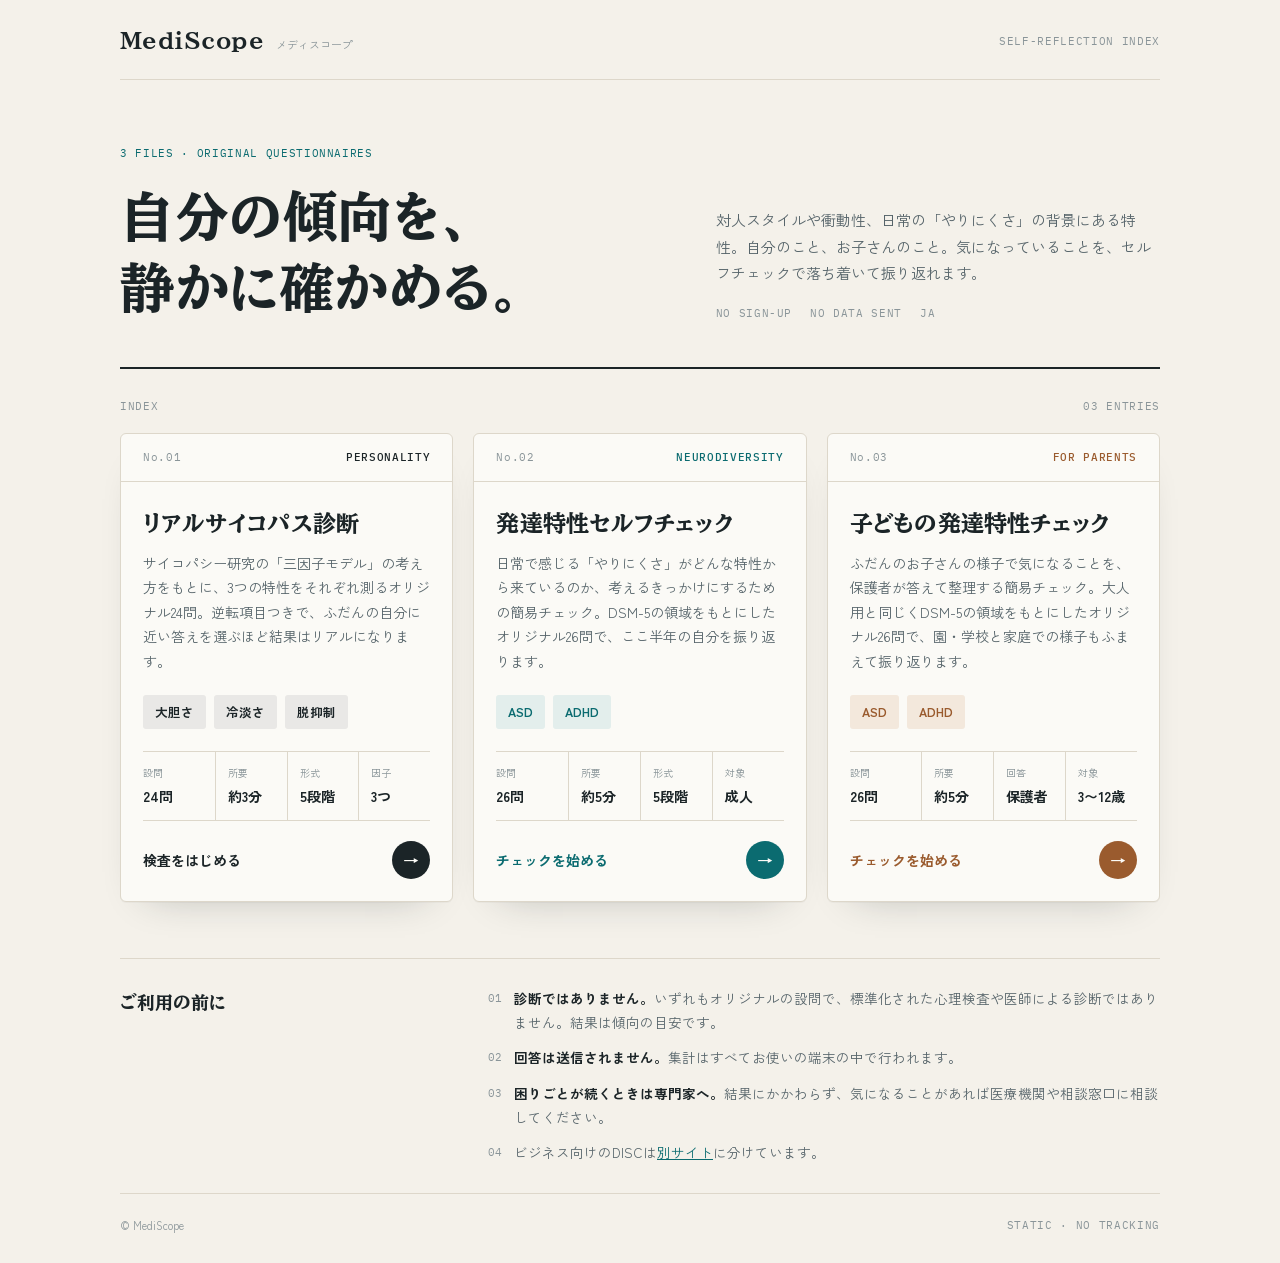
==== commit 07015517: "Add parent-report child developmental check (hattatsu-check-kids) and list it on MediScope Co-Author" ====
--- a/index.html
+++ b/index.html
@@ -5,7 +5,7 @@
 <meta name="viewport" content="width=device-width,initial-scale=1,viewport-fit=cover">
 <meta name="theme-color" content="#f4f1ea" media="(prefers-color-scheme: light)">
 <meta name="theme-color" content="#141a1c" media="(prefers-color-scheme: dark)">
-<meta name="description" content="リアルサイコパス診断と発達特性セルフチェック。自分の傾向を落ち着いて振り返るための、2つのオリジナル診断アプリ。">
+<meta name="description" content="リアルサイコパス診断と、大人・子どもの発達特性チェック。自分や家族の傾向を落ち着いて振り返るための、オリジナル診断アプリ集。">
 <title>MediScope｜診断アプリ集</title>
 <link rel="preconnect" href="https://fonts.googleapis.com">
 <link rel="preconnect" href="https://fonts.gstatic.com" crossorigin>
@@ -53,13 +53,13 @@
 
 /* files */
 .files-head{display:flex;justify-content:space-between;align-items:baseline;padding:28px 0 16px;font-size:11px;color:var(--faint)}
-.files{display:grid;grid-template-columns:1fr 1fr;gap:20px}
+.files{display:grid;grid-template-columns:repeat(auto-fit,minmax(300px,1fr));gap:20px}
 .file{display:flex;flex-direction:column;background:var(--paper);border:1px solid var(--line);border-radius:6px;box-shadow:var(--shadow);text-decoration:none;position:relative;transition:transform .18s ease,border-color .18s ease}
 .file:hover{transform:translateY(-3px);border-color:var(--sub)}
 .file-tab{display:flex;justify-content:space-between;align-items:center;padding:14px 22px;border-bottom:1px solid var(--line);font-size:11px;color:var(--faint)}
 .file-tab .cat{color:var(--tone);font-weight:500}
 .file-body{padding:26px 22px 22px;display:flex;flex-direction:column;flex:1}
-.file h2{font-family:"BIZ UDPMincho",serif;font-size:clamp(24px,3.4vw,30px);font-weight:700;line-height:1.35;margin:0 0 12px;letter-spacing:.01em}
+.file h2{font-family:"BIZ UDPMincho",serif;font-size:clamp(22px,1.9vw,23px);text-wrap:balance;font-weight:700;line-height:1.35;margin:0 0 12px;letter-spacing:.01em}
 .file p.desc{margin:0 0 22px;color:var(--sub);font-size:14px}
 .axes{display:flex;flex-wrap:wrap;gap:8px;margin:0 0 22px;padding:0;list-style:none}
 .axes li{background:var(--tone-soft);color:var(--tone);font-size:12.5px;font-weight:700;padding:6px 12px;border-radius:3px}
@@ -73,6 +73,7 @@
 .file:hover .arrow{transform:translateX(3px)}
 .f-psy{--tone:var(--ink);--tone-soft:color-mix(in srgb,var(--ink) 8%,transparent)}
 .f-dev{--tone:var(--accent);--tone-soft:var(--accent-soft)}
+.f-kid{--tone:var(--warm);--tone-soft:var(--warm-soft)}
 
 /* notes */
 .notes{display:grid;grid-template-columns:1fr 2fr;gap:32px;margin:56px 0 0;padding:28px 0;border-top:1px solid var(--line)}
@@ -107,16 +108,16 @@
 
   <section class="intro">
     <div>
-      <p class="kicker mono">2 FILES · ORIGINAL QUESTIONNAIRES</p>
+      <p class="kicker mono">3 FILES · ORIGINAL QUESTIONNAIRES</p>
       <h1>自分の傾向を、<br>静かに確かめる。</h1>
     </div>
     <div>
-      <p class="lead">対人スタイルや衝動性、日常の「やりにくさ」の背景にある特性。気になっていることを、2つのセルフチェックで落ち着いて振り返れます。</p>
+      <p class="lead">対人スタイルや衝動性、日常の「やりにくさ」の背景にある特性。自分のこと、お子さんのこと。気になっていることを、セルフチェックで落ち着いて振り返れます。</p>
       <div class="meta mono"><span>NO SIGN-UP</span><span>NO DATA SENT</span><span>JA</span></div>
     </div>
   </section>
 
-  <div class="files-head mono"><span>INDEX</span><span>02 ENTRIES</span></div>
+  <div class="files-head mono"><span>INDEX</span><span>03 ENTRIES</span></div>
 
   <main class="files">
     <a class="file f-psy" href="./apps/real-psycho-check/">
@@ -150,12 +151,27 @@
         <span class="go">チェックを始める<span class="arrow" aria-hidden="true">→</span></span>
       </div>
     </a>
+    <a class="file f-kid" href="./apps/hattatsu-check-kids/">
+      <div class="file-tab mono"><span>No.03</span><span class="cat">FOR PARENTS</span></div>
+      <div class="file-body">
+        <h2>子どもの発達特性チェック</h2>
+        <p class="desc">ふだんのお子さんの様子で気になることを、保護者が答えて整理する簡易チェック。大人用と同じくDSM-5の領域をもとにしたオリジナル26問で、園・学校と家庭での様子もふまえて振り返ります。</p>
+        <ul class="axes" aria-label="みる特性"><li>ASD</li><li>ADHD</li></ul>
+        <dl class="spec">
+          <div><dt>設問</dt><dd>26問</dd></div>
+          <div><dt>所要</dt><dd>約5分</dd></div>
+          <div><dt>回答</dt><dd>保護者</dd></div>
+          <div><dt>対象</dt><dd>3〜12歳</dd></div>
+        </dl>
+        <span class="go">チェックを始める<span class="arrow" aria-hidden="true">→</span></span>
+      </div>
+    </a>
   </main>
 
   <section class="notes" aria-labelledby="notes-title">
     <h3 id="notes-title">ご利用の前に</h3>
     <ul>
-      <li data-n="01"><span><strong>診断ではありません。</strong>どちらもオリジナルの設問で、標準化された心理検査や医師による診断ではありません。結果は傾向の目安です。</span></li>
+      <li data-n="01"><span><strong>診断ではありません。</strong>いずれもオリジナルの設問で、標準化された心理検査や医師による診断ではありません。結果は傾向の目安です。</span></li>
       <li data-n="02"><span><strong>回答は送信されません。</strong>集計はすべてお使いの端末の中で行われます。</span></li>
       <li data-n="03"><span><strong>困りごとが続くときは専門家へ。</strong>結果にかかわらず、気になることがあれば医療機関や相談窓口に相談してください。</span></li>
       <li data-n="04"><span>ビジネス向けのDISCは<a href="https://github.com/kouheim1979/business/tree/main/disc">別サイト</a>に分けています。</span></li>
